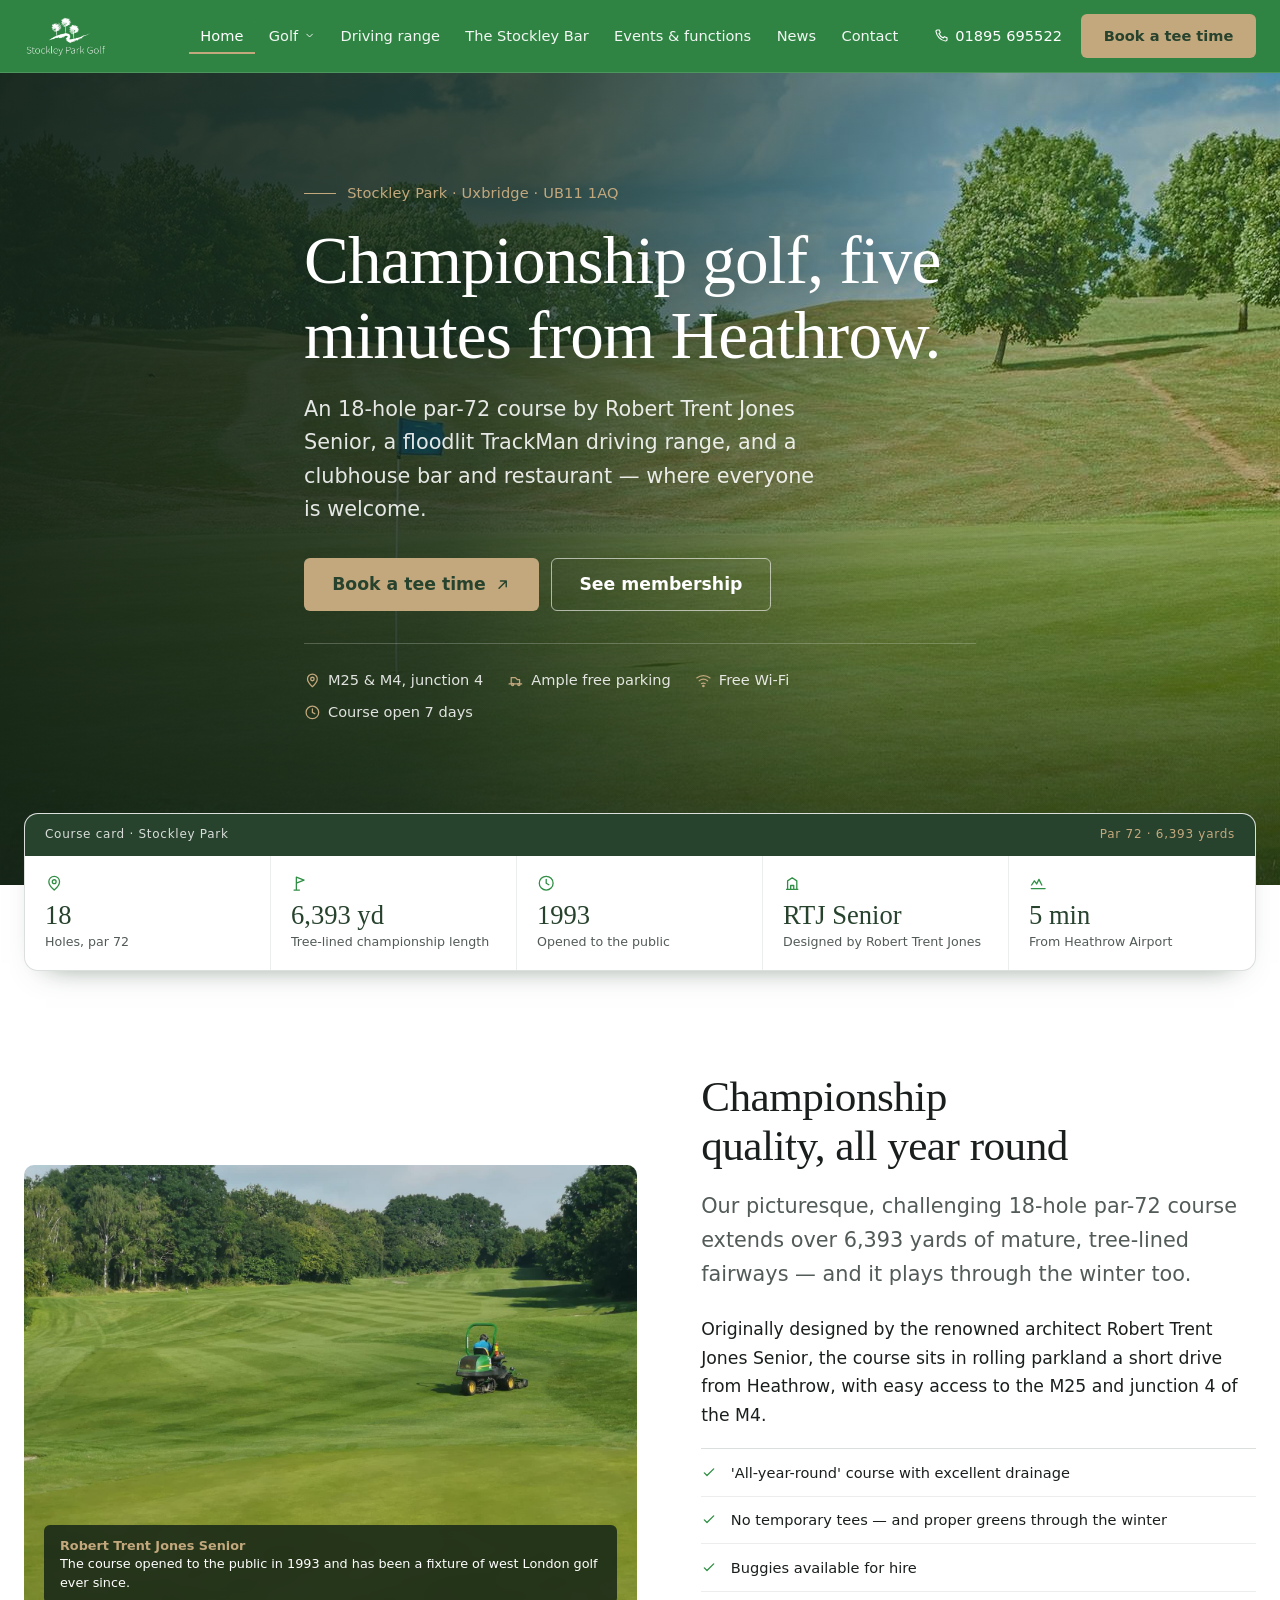
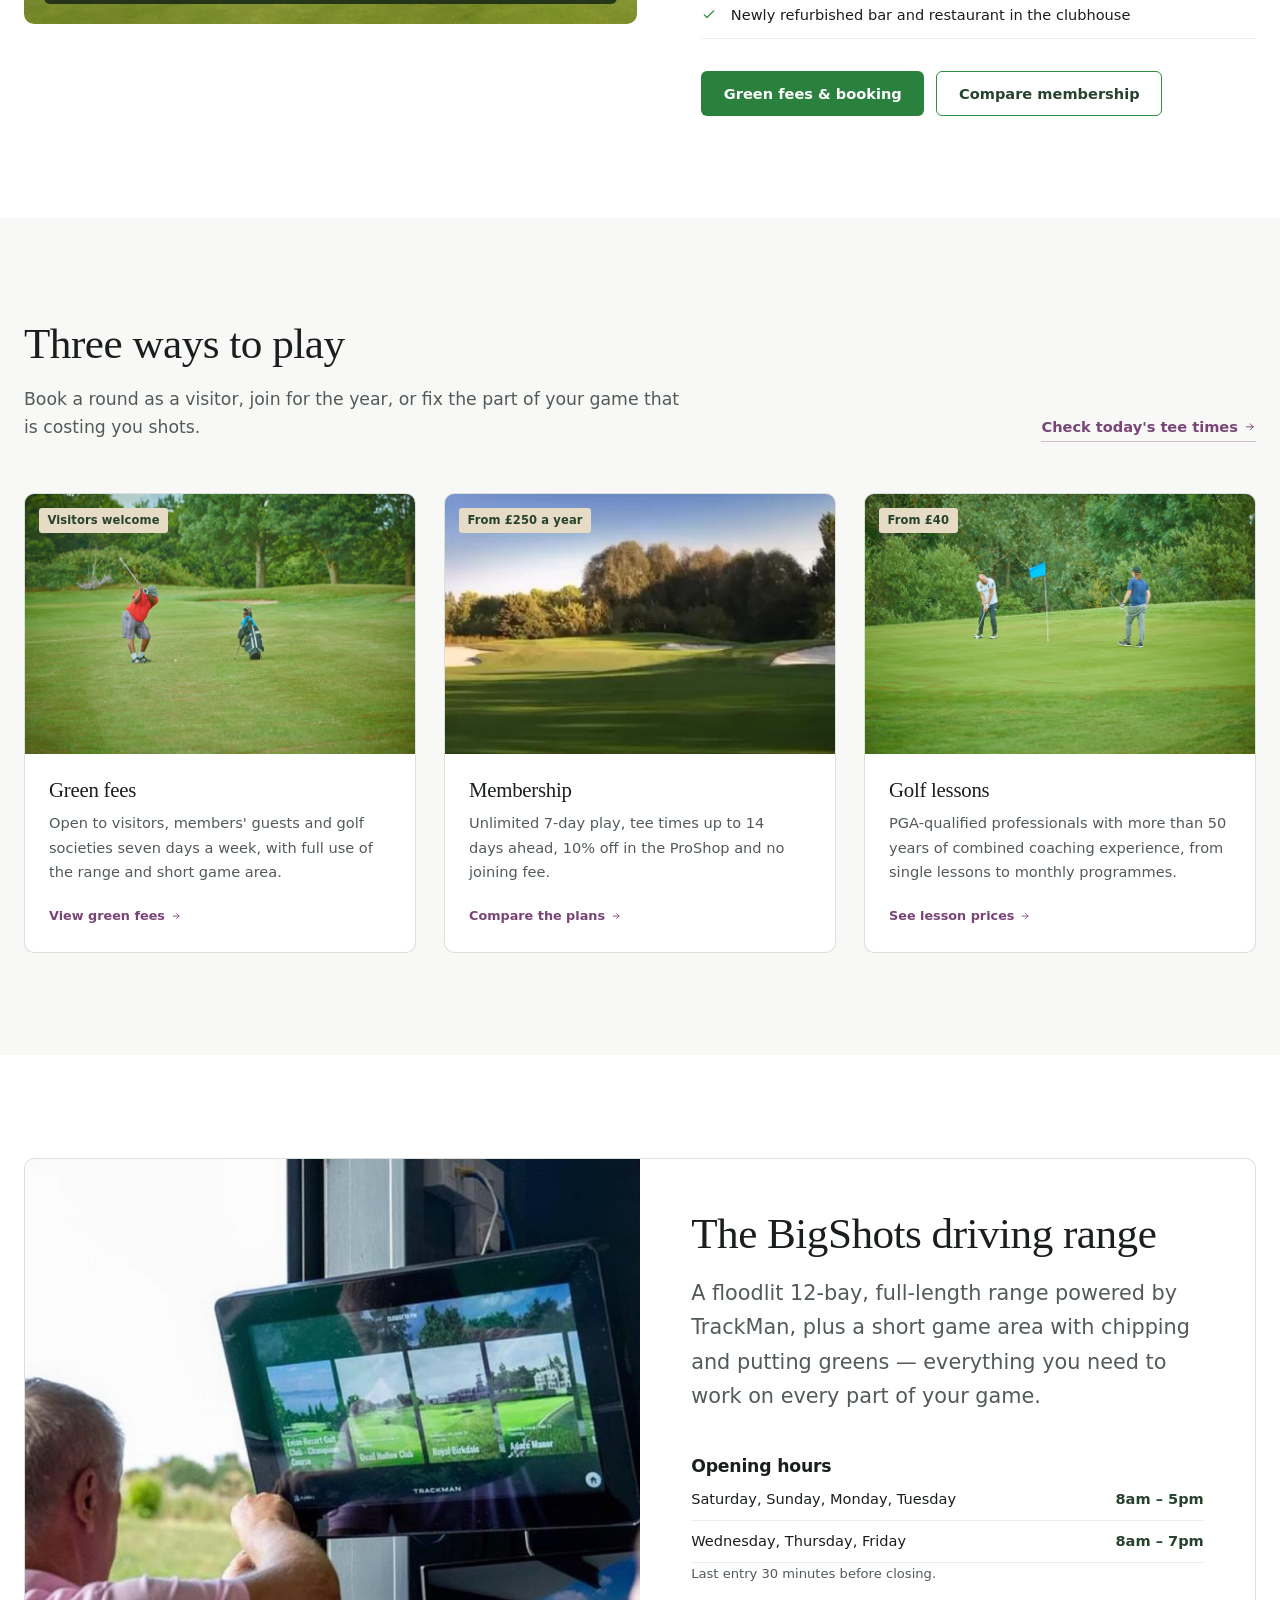
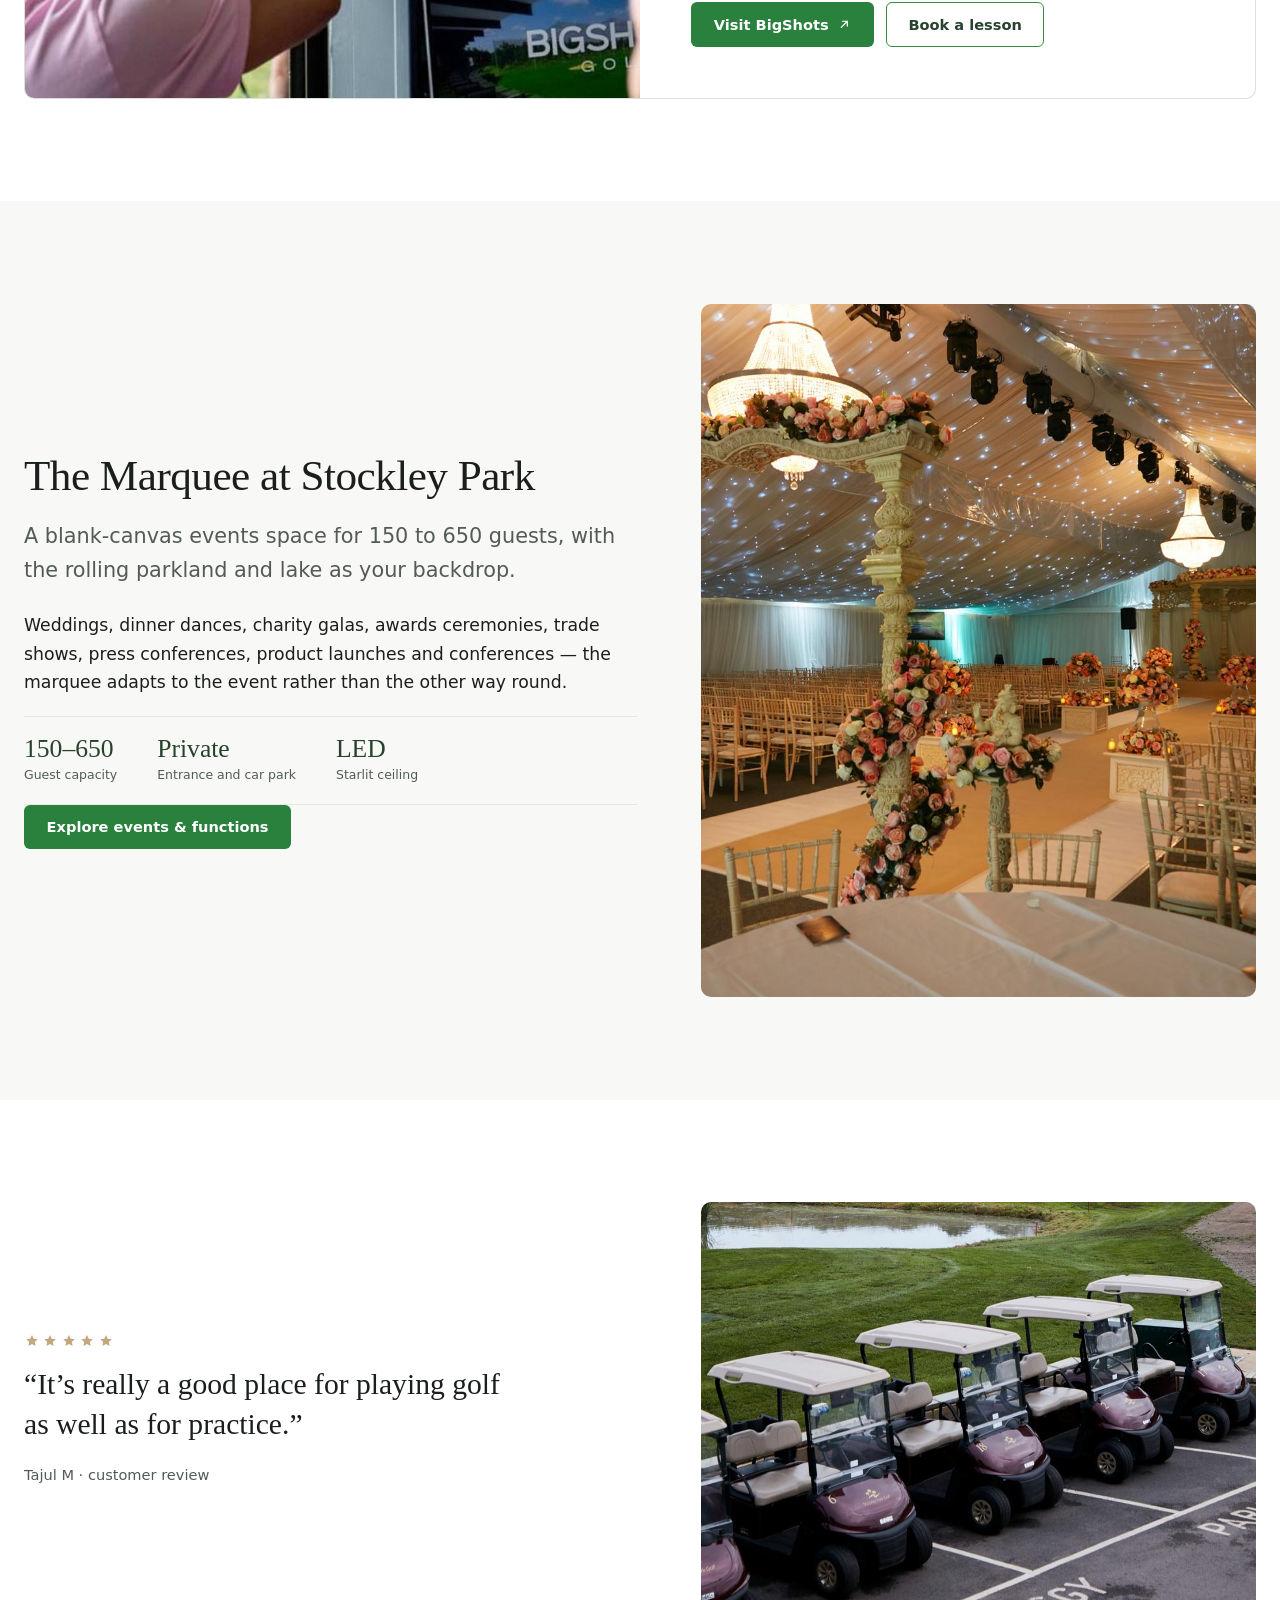
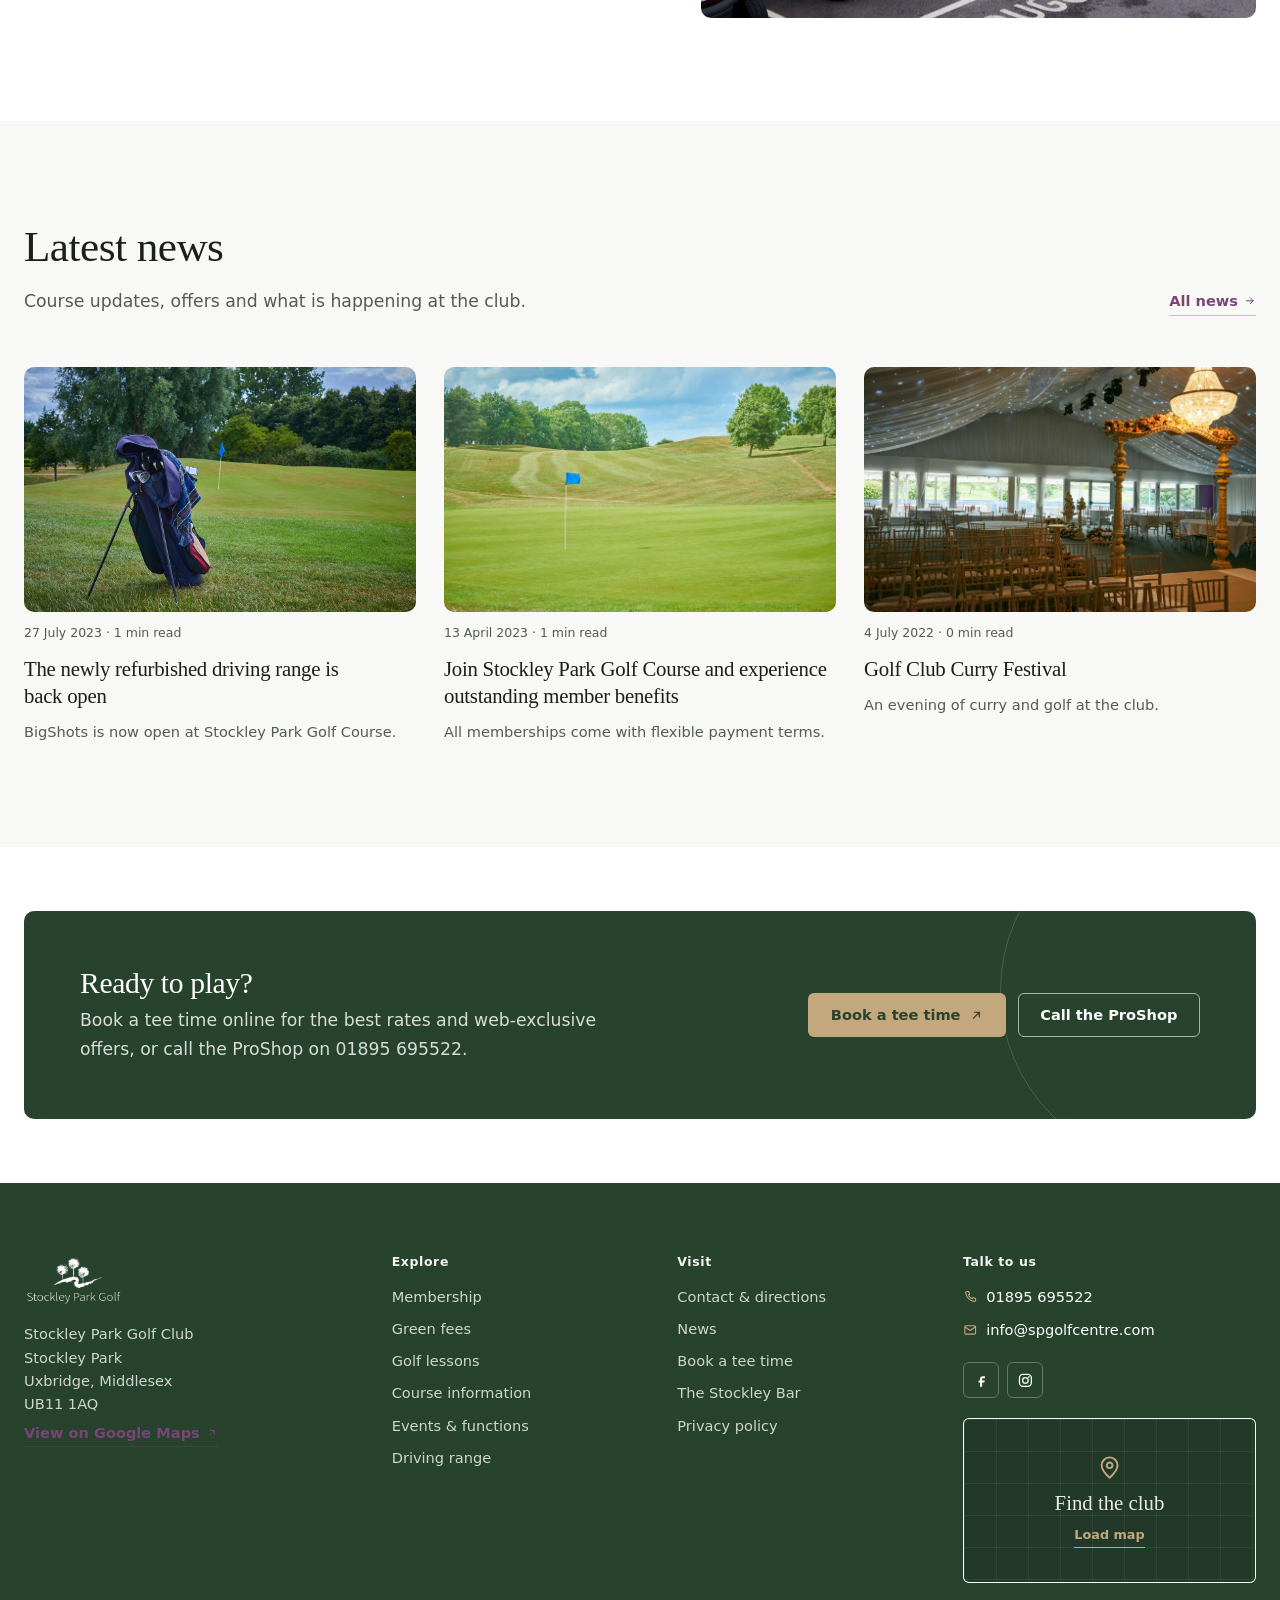
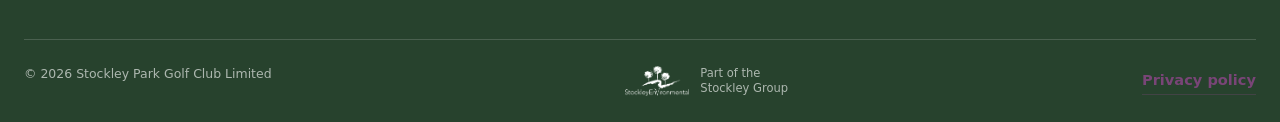
==== index.html @ f437d53a "init" ====
<!DOCTYPE html>
<html lang="en-GB">
<head>
<meta charset="utf-8">
<meta name="viewport" content="width=device-width, initial-scale=1">
<title>Stockley Park Golf | 18-Hole Course &amp; TrackMan Range, Uxbridge</title>
<meta name="description" content="An 18-hole par-72 course designed by Robert Trent Jones Senior, a floodlit TrackMan driving range, bar and restaurant, five minutes from Heathrow. Book a tee time online.">
<link rel="canonical" href="https://www.stockleyparkgolf.co.uk/">
<meta name="theme-color" content="#2a803d">
<meta property="og:type" content="website">
<meta property="og:site_name" content="Stockley Park Golf">
<meta property="og:title" content="Stockley Park Golf | 18-Hole Course &amp; TrackMan Range, Uxbridge">
<meta property="og:description" content="Championship golf five minutes from Heathrow. 18 holes, a TrackMan driving range, and a clubhouse bar and restaurant open to everyone.">
<meta property="og:image" content="assets/images/hero-course-1600.jpg">
<link rel="icon" href="assets/images/icon-32.png" sizes="32x32" type="image/png">
<link rel="apple-touch-icon" href="assets/images/icon-180.png">
<link rel="preload" as="image" href="assets/images/hero-course-1280.jpg" imagesrcset="assets/images/hero-course-800.jpg 800w, assets/images/hero-course-1280.jpg 1280w, assets/images/hero-course-1600.jpg 1600w" imagesizes="100vw" fetchpriority="high">
<link rel="stylesheet" href="css/styles.css">
<script defer src="js/main.js"></script>
<script type="application/ld+json">
{
  "@context": "https://schema.org",
  "@type": "GolfCourse",
  "name": "Stockley Park Golf Club",
  "description": "18-hole par-72 golf course designed by Robert Trent Jones Senior, with a floodlit TrackMan driving range, bar and restaurant.",
  "url": "https://www.stockleyparkgolf.co.uk/",
  "telephone": "+441895695522",
  "address": {
    "@type": "PostalAddress",
    "streetAddress": "Stockley Park",
    "addressLocality": "Uxbridge",
    "addressRegion": "Middlesex",
    "postalCode": "UB11 1AQ",
    "addressCountry": "GB"
  },
  "geo": { "@type": "GeoCoordinates", "latitude": 51.5132155, "longitude": -0.4440041 },
  "openingHoursSpecification": [{
    "@type": "OpeningHoursSpecification",
    "dayOfWeek": ["Monday","Tuesday","Wednesday","Thursday","Friday","Saturday","Sunday"],
    "opens": "08:00",
    "closes": "19:00"
  }]
}
</script>
</head>
<body>
<a class="skip-link" href="#main">Skip to main content</a>

<header class="site-header">
  <div class="wrap site-header__bar">
    <a class="brand" href="index.html">
      <img src="assets/images/stockley-park-golf-logo.png" alt="Stockley Park Golf" width="600" height="294" fetchpriority="high" decoding="async">
    </a>

    <button class="nav-trigger" type="button" aria-expanded="false" aria-controls="site-nav">
      <svg viewBox="0 0 24 24" fill="none" stroke="currentColor" stroke-width="1.8" aria-hidden="true"><path d="M3 6h18M3 12h18M3 18h18" stroke-linecap="round"/></svg>
      Menu
    </button>

    <nav class="site-nav" id="site-nav" aria-label="Main">
      <button class="nav-close" type="button" aria-label="Close menu">
        <svg viewBox="0 0 24 24" fill="none" stroke="currentColor" stroke-width="1.8" aria-hidden="true"><path d="M6 6l12 12M18 6L6 18" stroke-linecap="round"/></svg>
      </button>

      <ul class="nav-list">
        <li><a class="nav-link" href="index.html" aria-current="page">Home</a></li>
        <li class="nav-item nav-item--has-menu" data-open="false">
          <button class="nav-toggle" type="button" aria-expanded="false">
            Golf
            <svg viewBox="0 0 24 24" fill="none" stroke="currentColor" stroke-width="2" aria-hidden="true"><path d="M6 9l6 6 6-6" stroke-linecap="round" stroke-linejoin="round"/></svg>
          </button>
          <ul class="nav-menu">
            <li><a href="membership.html">Membership</a></li>
            <li><a href="green-fees.html">Green fees</a></li>
            <li><a href="golf-lessons.html">Golf lessons</a></li>
            <li><a href="index.html#course">Course information</a></li>
            <li><a href="https://spgolfcentre.uk/" target="_blank" rel="noopener noreferrer">Golf days<span class="nav-menu__note">Opens spgolfcentre.uk</span></a></li>
            <li><a href="https://spgolfcentre.uk/safe-guarding" target="_blank" rel="noopener noreferrer">Safeguarding<span class="nav-menu__note">Opens spgolfcentre.uk</span></a></li>
            <li><a href="https://spgolfcentre.uk/club-policies" target="_blank" rel="noopener noreferrer">Club policies<span class="nav-menu__note">Opens spgolfcentre.uk</span></a></li>
          </ul>
        </li>
        <li><a class="nav-link" href="index.html#practice">Driving range</a></li>
        <li><a class="nav-link" href="https://spgolfcentre.uk/" target="_blank" rel="noopener noreferrer">The Stockley Bar</a></li>
        <li><a class="nav-link" href="events-functions.html">Events &amp; functions</a></li>
        <li><a class="nav-link" href="news.html">News</a></li>
        <li><a class="nav-link" href="contact.html">Contact</a></li>
      </ul>

      <div class="header-actions">
        <a class="header-tel" href="tel:+441895695522">
          <svg viewBox="0 0 24 24" fill="none" stroke="currentColor" stroke-width="1.7" aria-hidden="true"><path d="M6.5 3h3l1.5 4-2 1.5a12 12 0 006.5 6.5l1.5-2 4 1.5v3a2 2 0 01-2.2 2A17 17 0 014.5 5.2 2 2 0 016.5 3z" stroke-linecap="round" stroke-linejoin="round"/></svg>
          <span class="header-tel__label">01895 695522</span>
        </a>
        <a class="btn btn--accent" href="https://spgolfcentre.uk/" target="_blank" rel="noopener noreferrer">Book a tee time</a>
      </div>
    </nav>
  </div>
</header>

<button class="nav-scrim" type="button" aria-label="Close menu" tabindex="-1" data-open="false"></button>

<main id="main">

  <section class="hero" aria-labelledby="hero-title">
    <img class="hero__media"
         src="assets/images/hero-course-1280.jpg"
         srcset="assets/images/hero-course-800.jpg 800w, assets/images/hero-course-1280.jpg 1280w, assets/images/hero-course-1600.jpg 1600w"
         sizes="100vw"
         alt="The 18th green at Stockley Park, framed by mature trees under a summer sky"
         width="1280" height="854" fetchpriority="high" decoding="async">
    <div class="hero__scrim"></div>
    <div class="wrap hero__inner">
      <p class="hero__eyebrow">Stockley Park &middot; Uxbridge &middot; UB11 1AQ</p>
      <h1 id="hero-title">Championship golf, five minutes from Heathrow.</h1>
      <p class="hero__sub">An 18-hole par-72 course by Robert Trent Jones Senior, a floodlit TrackMan driving range, and a clubhouse bar and restaurant &mdash; where everyone is welcome.</p>
      <div class="btn-row">
        <a class="btn btn--accent btn--lg" href="https://spgolfcentre.uk/" target="_blank" rel="noopener noreferrer">
          Book a tee time
          <svg viewBox="0 0 24 24" fill="none" stroke="currentColor" stroke-width="2" aria-hidden="true"><path d="M7 17L17 7M9 7h8v8" stroke-linecap="round" stroke-linejoin="round"/></svg>
        </a>
        <a class="btn btn--ghost btn--lg" href="membership.html">See membership</a>
      </div>
      <ul class="hero__badges">
        <li>
          <svg viewBox="0 0 24 24" fill="none" stroke="currentColor" stroke-width="1.8" aria-hidden="true"><path d="M12 21s7-6.2 7-11a7 7 0 10-14 0c0 4.8 7 11 7 11z" stroke-linejoin="round"/><circle cx="12" cy="10" r="2.5"/></svg>
          M25 &amp; M4, junction 4
        </li>
        <li>
          <svg viewBox="0 0 24 24" fill="none" stroke="currentColor" stroke-width="1.8" aria-hidden="true"><path d="M3 17h18" stroke-linecap="round"/><path d="M6 17V8h6l3 3h3v6" stroke-linejoin="round"/><circle cx="8" cy="18" r="1.6"/><circle cx="17" cy="18" r="1.6"/></svg>
          Ample free parking
        </li>
        <li>
          <svg viewBox="0 0 24 24" fill="none" stroke="currentColor" stroke-width="1.8" aria-hidden="true"><path d="M2.5 8.5a15 15 0 0119 0M6 12.5a10 10 0 0112 0M9.5 16.5a5 5 0 015 0" stroke-linecap="round"/><circle cx="12" cy="20" r="1"/></svg>
          Free Wi-Fi
        </li>
        <li>
          <svg viewBox="0 0 24 24" fill="none" stroke="currentColor" stroke-width="1.8" aria-hidden="true"><circle cx="12" cy="12" r="9"/><path d="M12 7v5l3.5 2" stroke-linecap="round" stroke-linejoin="round"/></svg>
          Course open 7 days
        </li>
      </ul>
    </div>
  </section>

  <div class="wrap">
    <section class="course-card" aria-labelledby="card-title">
      <div class="course-card__head">
        <span id="card-title">Course card &middot; Stockley Park</span>
        <span>Par 72 &middot; 6,393 yards</span>
      </div>
      <div class="course-card__grid">
        <div class="fact">
          <svg class="fact__icon" viewBox="0 0 24 24" fill="none" stroke="currentColor" stroke-width="1.7" aria-hidden="true"><path d="M12 21s7-6.2 7-11a7 7 0 10-14 0c0 4.8 7 11 7 11z" stroke-linejoin="round"/><circle cx="12" cy="10" r="2.5"/></svg>
          <span class="fact__value">18</span>
          <span class="fact__label">Holes, par 72</span>
        </div>
        <div class="fact">
          <svg class="fact__icon" viewBox="0 0 24 24" fill="none" stroke="currentColor" stroke-width="1.7" aria-hidden="true"><path d="M7 21V4l10 4-10 4" stroke-linejoin="round"/><path d="M4 21h7" stroke-linecap="round"/></svg>
          <span class="fact__value">6,393<span aria-hidden="true"> yd</span><span class="visually-hidden"> yards</span></span>
          <span class="fact__label">Tree-lined championship length</span>
        </div>
        <div class="fact">
          <svg class="fact__icon" viewBox="0 0 24 24" fill="none" stroke="currentColor" stroke-width="1.7" aria-hidden="true"><circle cx="12" cy="12" r="9"/><path d="M12 7v5l3.5 2" stroke-linecap="round" stroke-linejoin="round"/></svg>
          <span class="fact__value">1993</span>
          <span class="fact__label">Opened to the public</span>
        </div>
        <div class="fact">
          <svg class="fact__icon" viewBox="0 0 24 24" fill="none" stroke="currentColor" stroke-width="1.7" aria-hidden="true"><path d="M4 20h16M6 20V9l6-4 6 4v11" stroke-linejoin="round"/><path d="M10 20v-5h4v5" stroke-linejoin="round"/></svg>
          <span class="fact__value">RTJ Senior</span>
          <span class="fact__label">Designed by Robert Trent Jones</span>
        </div>
        <div class="fact">
          <svg class="fact__icon" viewBox="0 0 24 24" fill="none" stroke="currentColor" stroke-width="1.7" aria-hidden="true"><path d="M3 15l4-6 3 4 3-6 4 8" stroke-linejoin="round"/><path d="M3 19h18" stroke-linecap="round"/></svg>
          <span class="fact__value">5 min</span>
          <span class="fact__label">From Heathrow Airport</span>
        </div>
      </div>
    </section>
  </div>

  <section class="section" id="course" aria-labelledby="course-title">
    <div class="wrap split">
      <div class="split__media">
        <img src="assets/images/course-fairway.jpg" alt="A fairway and green at Stockley Park with trees lining the hole" width="1600" height="1200" loading="lazy" decoding="async">
        <p class="split__caption">
          <strong>Robert Trent Jones Senior</strong>
          The course opened to the public in 1993 and has been a fixture of west London golf ever since.
        </p>
      </div>
      <div class="split__body">
        <h2 id="course-title">Championship quality, all year round</h2>
        <p class="lede">Our picturesque, challenging 18-hole par-72 course extends over 6,393 yards of mature, tree-lined fairways &mdash; and it plays through the winter too.</p>
        <p>Originally designed by the renowned architect Robert Trent Jones Senior, the course sits in rolling parkland a short drive from Heathrow, with easy access to the M25 and junction 4 of the M4.</p>
        <ul class="rule-list">
          <li>
            <svg viewBox="0 0 24 24" fill="none" stroke="currentColor" stroke-width="2" aria-hidden="true"><path d="M5 13l4 4L19 7" stroke-linecap="round" stroke-linejoin="round"/></svg>
            'All-year-round' course with excellent drainage
          </li>
          <li>
            <svg viewBox="0 0 24 24" fill="none" stroke="currentColor" stroke-width="2" aria-hidden="true"><path d="M5 13l4 4L19 7" stroke-linecap="round" stroke-linejoin="round"/></svg>
            No temporary tees &mdash; and proper greens through the winter
          </li>
          <li>
            <svg viewBox="0 0 24 24" fill="none" stroke="currentColor" stroke-width="2" aria-hidden="true"><path d="M5 13l4 4L19 7" stroke-linecap="round" stroke-linejoin="round"/></svg>
            Buggies available for hire
          </li>
          <li>
            <svg viewBox="0 0 24 24" fill="none" stroke="currentColor" stroke-width="2" aria-hidden="true"><path d="M5 13l4 4L19 7" stroke-linecap="round" stroke-linejoin="round"/></svg>
            Newly refurbished bar and restaurant in the clubhouse
          </li>
        </ul>
        <div class="btn-row">
          <a class="btn" href="green-fees.html">Green fees &amp; booking</a>
          <a class="btn btn--outline" href="membership.html">Compare membership</a>
        </div>
      </div>
    </div>
  </section>

  <section class="section section--alt" aria-labelledby="play-title">
    <div class="wrap">
      <div class="section-head section-head--split">
        <div>
          <h2 id="play-title">Three ways to play</h2>
          <p>Book a round as a visitor, join for the year, or fix the part of your game that is costing you shots.</p>
        </div>
        <a class="link-arrow" href="https://spgolfcentre.uk/" target="_blank" rel="noopener noreferrer">Check today's tee times
          <svg viewBox="0 0 24 24" fill="none" stroke="currentColor" stroke-width="2" aria-hidden="true"><path d="M5 12h14M13 6l6 6-6 6" stroke-linecap="round" stroke-linejoin="round"/></svg>
        </a>
      </div>

      <div class="card-grid">
        <a class="card" href="green-fees.html">
          <div class="card__media">
            <img src="assets/images/course-golfer-swing.jpg" alt="A golfer in a red shirt playing a shot from the fairway" width="1600" height="1068" loading="lazy" decoding="async">
            <span class="tag">Visitors welcome</span>
          </div>
          <div class="card__body">
            <h3>Green fees</h3>
            <p>Open to visitors, members' guests and golf societies seven days a week, with full use of the range and short game area.</p>
            <span class="card__meta">View green fees
              <svg viewBox="0 0 24 24" fill="none" stroke="currentColor" stroke-width="2" aria-hidden="true"><path d="M5 12h14M13 6l6 6-6 6" stroke-linecap="round" stroke-linejoin="round"/></svg>
            </span>
          </div>
        </a>

        <a class="card" href="membership.html">
          <div class="card__media">
            <img src="assets/images/course-evening.jpg" alt="A green at Stockley Park in the low evening light" width="480" height="480" loading="lazy" decoding="async">
            <span class="tag">From £250 a year</span>
          </div>
          <div class="card__body">
            <h3>Membership</h3>
            <p>Unlimited 7-day play, tee times up to 14 days ahead, 10% off in the ProShop and no joining fee.</p>
            <span class="card__meta">Compare the plans
              <svg viewBox="0 0 24 24" fill="none" stroke="currentColor" stroke-width="2" aria-hidden="true"><path d="M5 12h14M13 6l6 6-6 6" stroke-linecap="round" stroke-linejoin="round"/></svg>
            </span>
          </div>
        </a>

        <a class="card" href="golf-lessons.html">
          <div class="card__media">
            <img src="assets/images/golf-lessons-putting.jpg" alt="A coach watching a golfer putt on the practice green" width="1600" height="1068" loading="lazy" decoding="async">
            <span class="tag">From £40</span>
          </div>
          <div class="card__body">
            <h3>Golf lessons</h3>
            <p>PGA-qualified professionals with more than 50 years of combined coaching experience, from single lessons to monthly programmes.</p>
            <span class="card__meta">See lesson prices
              <svg viewBox="0 0 24 24" fill="none" stroke="currentColor" stroke-width="2" aria-hidden="true"><path d="M5 12h14M13 6l6 6-6 6" stroke-linecap="round" stroke-linejoin="round"/></svg>
            </span>
          </div>
        </a>
      </div>
    </div>
  </section>

  <section class="section" id="practice" aria-labelledby="practice-title">
    <div class="wrap">
      <div class="marquee-panel">
        <div class="marquee-panel__media">
          <img src="assets/images/driving-range-trackman.jpg" alt="A golfer using a TrackMan screen at the BigShots driving range bay" width="1024" height="644" loading="lazy" decoding="async">
        </div>
        <div class="marquee-panel__body">
          <h2 id="practice-title">The BigShots driving range</h2>
          <p class="lede">A floodlit 12-bay, full-length range powered by TrackMan, plus a short game area with chipping and putting greens &mdash; everything you need to work on every part of your game.</p>
          <div>
            <h4>Opening hours</h4>
            <ul class="hours">
              <li><span>Saturday, Sunday, Monday, Tuesday</span><span>8am &ndash; 5pm</span></li>
              <li><span>Wednesday, Thursday, Friday</span><span>8am &ndash; 7pm</span></li>
            </ul>
            <p class="note">Last entry 30 minutes before closing.</p>
          </div>
          <div class="btn-row">
            <a class="btn" href="https://bigshotsgolfuk.com/stockley-park/" target="_blank" rel="noopener noreferrer">
              Visit BigShots
              <svg viewBox="0 0 24 24" fill="none" stroke="currentColor" stroke-width="2" aria-hidden="true"><path d="M7 17L17 7M9 7h8v8" stroke-linecap="round" stroke-linejoin="round"/></svg>
            </a>
            <a class="btn btn--outline" href="golf-lessons.html">Book a lesson</a>
          </div>
        </div>
      </div>
    </div>
  </section>

  <section class="section section--alt" aria-labelledby="events-title">
    <div class="wrap split split--reverse">
      <div class="split__media split__media--tall">
        <img src="assets/images/marquee-wedding.jpg" alt="Wedding ceremony seating inside the marquee, lit by chandeliers and a starlit ceiling" width="1600" height="1067" loading="lazy" decoding="async">
      </div>
      <div class="split__body">
        <h2 id="events-title">The Marquee at Stockley Park</h2>
        <p class="lede">A blank-canvas events space for 150 to 650 guests, with the rolling parkland and lake as your backdrop.</p>
        <p>Weddings, dinner dances, charity galas, awards ceremonies, trade shows, press conferences, product launches and conferences &mdash; the marquee adapts to the event rather than the other way round.</p>
        <div class="stat-row">
          <div class="stat">
            <span class="stat__value">150&ndash;650</span>
            <span class="stat__label">Guest capacity</span>
          </div>
          <div class="stat">
            <span class="stat__value">Private</span>
            <span class="stat__label">Entrance and car park</span>
          </div>
          <div class="stat">
            <span class="stat__value">LED</span>
            <span class="stat__label">Starlit ceiling</span>
          </div>
        </div>
        <div class="btn-row">
          <a class="btn" href="events-functions.html">Explore events &amp; functions</a>
        </div>
      </div>
    </div>
  </section>

  <section class="section" aria-labelledby="reviews-title">
    <div class="wrap split">
      <div class="split__body">
        <h2 id="reviews-title" class="visually-hidden">What visitors say</h2>
        <figure class="quote">
          <div class="stars" aria-label="Rated 5 out of 5">
            <svg viewBox="0 0 24 24" fill="currentColor" aria-hidden="true"><path d="M12 3l2.6 5.6 6.1.8-4.5 4.2 1.2 6-5.4-3-5.4 3 1.2-6L3.3 9.4l6.1-.8L12 3z"/></svg>
            <svg viewBox="0 0 24 24" fill="currentColor" aria-hidden="true"><path d="M12 3l2.6 5.6 6.1.8-4.5 4.2 1.2 6-5.4-3-5.4 3 1.2-6L3.3 9.4l6.1-.8L12 3z"/></svg>
            <svg viewBox="0 0 24 24" fill="currentColor" aria-hidden="true"><path d="M12 3l2.6 5.6 6.1.8-4.5 4.2 1.2 6-5.4-3-5.4 3 1.2-6L3.3 9.4l6.1-.8L12 3z"/></svg>
            <svg viewBox="0 0 24 24" fill="currentColor" aria-hidden="true"><path d="M12 3l2.6 5.6 6.1.8-4.5 4.2 1.2 6-5.4-3-5.4 3 1.2-6L3.3 9.4l6.1-.8L12 3z"/></svg>
            <svg viewBox="0 0 24 24" fill="currentColor" aria-hidden="true"><path d="M12 3l2.6 5.6 6.1.8-4.5 4.2 1.2 6-5.4-3-5.4 3 1.2-6L3.3 9.4l6.1-.8L12 3z"/></svg>
          </div>
          <blockquote>&ldquo;It&rsquo;s really a good place for playing golf as well as for practice.&rdquo;</blockquote>
          <figcaption>Tajul M &middot; customer review</figcaption>
        </figure>
      </div>
      <div class="split__media">
        <img src="assets/images/course-buggies.jpg" alt="Buggies lined up beside the lake at Stockley Park" width="1200" height="722" loading="lazy" decoding="async">
      </div>
    </div>
  </section>

  <section class="section section--alt" aria-labelledby="news-title">
    <div class="wrap">
      <div class="section-head section-head--split">
        <div>
          <h2 id="news-title">Latest news</h2>
          <p>Course updates, offers and what is happening at the club.</p>
        </div>
        <a class="link-arrow" href="news.html">All news
          <svg viewBox="0 0 24 24" fill="none" stroke="currentColor" stroke-width="2" aria-hidden="true"><path d="M5 12h14M13 6l6 6-6 6" stroke-linecap="round" stroke-linejoin="round"/></svg>
        </a>
      </div>

      <div class="news-grid">
        <a class="news-item" href="post-driving-range.html">
          <img src="assets/images/course-golf-bag.jpg" alt="A golf bag on the fairway at Stockley Park" width="1200" height="801" loading="lazy" decoding="async">
          <p class="news-meta"><time datetime="2023-07-27">27 July 2023</time> &middot; 1 min read</p>
          <h3>The newly refurbished driving range is back open</h3>
          <p>BigShots is now open at Stockley Park Golf Course.</p>
        </a>

        <a class="news-item" href="post-membership-offer.html">
          <img src="assets/images/course-putting-green.jpg" alt="The green and fairway at Stockley Park under a blue sky" width="1600" height="1068" loading="lazy" decoding="async">
          <p class="news-meta"><time datetime="2023-04-13">13 April 2023</time> &middot; 1 min read</p>
          <h3>Join Stockley Park Golf Course and experience outstanding member benefits</h3>
          <p>All memberships come with flexible payment terms.</p>
        </a>

        <a class="news-item" href="post-curry-festival.html">
          <img src="assets/images/marquee-gala.jpg" alt="A dressed dining room inside the marquee at Stockley Park" width="1600" height="1067" loading="lazy" decoding="async">
          <p class="news-meta"><time datetime="2022-07-04">4 July 2022</time> &middot; 0 min read</p>
          <h3>Golf Club Curry Festival</h3>
          <p>An evening of curry and golf at the club.</p>
        </a>
      </div>
    </div>
  </section>

  <div class="wrap section section--tight">
    <section class="cta-band" aria-labelledby="cta-title">
      <div>
        <h2 id="cta-title">Ready to play?</h2>
        <p>Book a tee time online for the best rates and web-exclusive offers, or call the ProShop on 01895 695522.</p>
      </div>
      <div class="btn-row">
        <a class="btn btn--accent" href="https://spgolfcentre.uk/" target="_blank" rel="noopener noreferrer">
          Book a tee time
          <svg viewBox="0 0 24 24" fill="none" stroke="currentColor" stroke-width="2" aria-hidden="true"><path d="M7 17L17 7M9 7h8v8" stroke-linecap="round" stroke-linejoin="round"/></svg>
        </a>
        <a class="btn btn--ghost" href="tel:+441895695522">Call the ProShop</a>
      </div>
    </section>
  </div>

</main>

<footer class="site-footer">
  <div class="wrap">
    <div class="footer-grid">
      <div class="footer-brand">
        <img src="assets/images/stockley-park-golf-logo.png" alt="Stockley Park Golf" width="600" height="294" loading="lazy" decoding="async">
        <p>Stockley Park Golf Club<br>Stockley Park<br>Uxbridge, Middlesex<br>UB11 1AQ</p>
        <p class="mt-2"><a class="link-arrow" href="https://goo.gl/maps/DQpcZaVWkv3JSQPa6" target="_blank" rel="noopener noreferrer">View on Google Maps
          <svg viewBox="0 0 24 24" fill="none" stroke="currentColor" stroke-width="2" aria-hidden="true"><path d="M7 17L17 7M9 7h8v8" stroke-linecap="round" stroke-linejoin="round"/></svg>
        </a></p>
      </div>

      <div class="footer-col">
        <h2>Explore</h2>
        <ul class="footer-links">
          <li><a href="membership.html">Membership</a></li>
          <li><a href="green-fees.html">Green fees</a></li>
          <li><a href="golf-lessons.html">Golf lessons</a></li>
          <li><a href="index.html#course">Course information</a></li>
          <li><a href="events-functions.html">Events &amp; functions</a></li>
          <li><a href="index.html#practice">Driving range</a></li>
        </ul>
      </div>

      <div class="footer-col">
        <h2>Visit</h2>
        <ul class="footer-links">
          <li><a href="contact.html">Contact &amp; directions</a></li>
          <li><a href="news.html">News</a></li>
          <li><a href="https://spgolfcentre.uk/" target="_blank" rel="noopener noreferrer">Book a tee time</a></li>
          <li><a href="https://spgolfcentre.uk/" target="_blank" rel="noopener noreferrer">The Stockley Bar</a></li>
          <li><a href="privacy-policy.html">Privacy policy</a></li>
        </ul>
      </div>

      <div class="footer-col footer-map-col">
        <h2>Talk to us</h2>
        <ul class="footer-contact">
          <li>
            <svg viewBox="0 0 24 24" fill="none" stroke="currentColor" stroke-width="1.8" aria-hidden="true"><path d="M6.5 3h3l1.5 4-2 1.5a12 12 0 006.5 6.5l1.5-2 4 1.5v3a2 2 0 01-2.2 2A17 17 0 014.5 5.2 2 2 0 016.5 3z" stroke-linecap="round" stroke-linejoin="round"/></svg>
            <a href="tel:+441895695522">01895 695522</a>
          </li>
          <li>
            <svg viewBox="0 0 24 24" fill="none" stroke="currentColor" stroke-width="1.8" aria-hidden="true"><rect x="3" y="5" width="18" height="14" rx="2"/><path d="M3.5 7l8.5 6 8.5-6" stroke-linejoin="round"/></svg>
            <a href="mailto:info@spgolfcentre.com?subject=Website%20enquiry">info@spgolfcentre.com</a>
          </li>
        </ul>
        <ul class="social">
          <li><a href="https://www.facebook.com/stockleyparkgolfcourse" target="_blank" rel="noopener noreferrer" aria-label="Stockley Park Golf on Facebook">
            <svg viewBox="0 0 24 24" fill="currentColor" aria-hidden="true"><path d="M14 9h3V6h-3c-2.2 0-4 1.8-4 4v2H8v3h2v6h3v-6h3l1-3h-4v-2c0-.6.4-1 1-1z"/></svg>
          </a></li>
          <li><a href="https://www.instagram.com/stockleyparkgolf" target="_blank" rel="noopener noreferrer" aria-label="Stockley Park Golf on Instagram">
            <svg viewBox="0 0 24 24" fill="none" stroke="currentColor" stroke-width="1.8" aria-hidden="true"><rect x="3.5" y="3.5" width="17" height="17" rx="5"/><circle cx="12" cy="12" r="4"/><circle cx="17" cy="7" r="1.2" fill="currentColor" stroke="none"/></svg>
          </a></li>
        </ul>

        <div class="map-embed footer-map">
          <button class="map-facade" type="button" data-map="https://www.google.com/maps?q=Stockley+Park+Golf+Club,+UB11+1AQ&output=embed" data-map-title="Map showing Stockley Park Golf Club">
            <svg class="map-facade__pin" viewBox="0 0 24 24" fill="none" stroke="currentColor" stroke-width="1.7" aria-hidden="true"><path d="M12 21s7-6.2 7-11a7 7 0 10-14 0c0 4.8 7 11 7 11z" stroke-linejoin="round"/><circle cx="12" cy="10" r="2.5"/></svg>
            <span class="map-facade__title">Find the club</span>
            <span class="map-facade__hint">Load map</span>
          </button>
        </div>
      </div>
    </div>

    <div class="footer-bottom">
      <p>&copy; <span data-year>2026</span> Stockley Park Golf Club Limited</p>
      <div class="footer-group">
        <img src="assets/images/stockley-group-se-logo-white.png" alt="Stockley Environmental" width="589" height="273" loading="lazy" decoding="async">
        <span>Part of the Stockley Group</span>
      </div>
      <p><a class="link-arrow" href="privacy-policy.html">Privacy policy</a></p>
    </div>
  </div>
</footer>
</body>
</html>
---- css/styles.css ----
/* ==========================================================================
   Stockley Park Golf — design system
   Palette, type and layout are taken from the club's own identity:
   course green, deep pine, the plum used on its buttons, and the tan used
   for display type on the dark green panels.
   ========================================================================== */

:root {
  /* Brand — sampled from the live site */
  --color-primary: #2f8f44;
  --color-primary-deep: #2a803d; /* AA-safe variant of the header green for text-bearing surfaces */
  --color-primary-ink: #27422d;
  --color-accent: #c3a87d;
  --color-accent-soft: #e6dbc5;
  --color-plum: #794577;

  /* Neutrals */
  --color-ink: #1a1f1d;
  --color-muted: #525b58;
  --color-surface: #ffffff;
  --color-surface-alt: #f8f8f6;
  --color-line: rgba(39, 66, 45, 0.16);
  --color-line-soft: rgba(39, 66, 45, 0.09);

  /* Type */
  --font-display: "Iowan Old Style", "Palatino Linotype", Palatino, Georgia,
    "Times New Roman", serif;
  --font-sans: system-ui, -apple-system, "Segoe UI", Roboto, "Helvetica Neue",
    Arial, sans-serif;

  --step--1: clamp(0.83rem, 0.8rem + 0.14vw, 0.92rem);
  --step-0: clamp(1rem, 0.96rem + 0.2vw, 1.08rem);
  --step-1: clamp(1.12rem, 1.05rem + 0.35vw, 1.3rem);
  --step-2: clamp(1.4rem, 1.22rem + 0.8vw, 1.85rem);
  --step-3: clamp(1.8rem, 1.42rem + 1.6vw, 2.7rem);
  --step-4: clamp(2.3rem, 1.55rem + 3vw, 4rem);

  /* Space & shape */
  --wrap: 1280px;
  --gutter: 1.5rem;
  --section-y: clamp(4rem, 8vw, 7rem);
  --radius-sm: 6px;
  --radius: 10px;
  --radius-lg: 14px;
  --lift: 0 14px 30px -22px rgba(39, 66, 45, 0.7);
  --lift-hover: 0 22px 40px -24px rgba(39, 66, 45, 0.75);

  --header-h: 4.5rem;
}

/* ==========================================================================
   Base
   ========================================================================== */

*,
*::before,
*::after {
  box-sizing: border-box;
}

html {
  -webkit-text-size-adjust: 100%;
  scroll-behavior: smooth;
  overflow-x: clip;
}

body {
  margin: 0;
  background: var(--color-surface);
  color: var(--color-ink);
  font-family: var(--font-sans);
  font-size: var(--step-0);
  line-height: 1.65;
  -webkit-font-smoothing: antialiased;
  text-rendering: optimizeLegibility;
  overflow-x: clip;
  -webkit-tap-highlight-color: rgba(47, 143, 68, 0.18);
}

img,
picture,
svg {
  display: block;
  max-width: 100%;
}

img {
  height: auto;
}

h1,
h2,
h3,
h4 {
  font-family: var(--font-display);
  font-weight: 400;
  letter-spacing: -0.012em;
  line-height: 1.12;
  margin: 0;
  text-wrap: balance;
}

h1 {
  font-size: var(--step-4);
}
h2 {
  font-size: var(--step-3);
}
h3 {
  font-size: var(--step-2);
  line-height: 1.24;
}
h4 {
  font-family: var(--font-sans);
  font-size: var(--step-0);
  font-weight: 600;
  line-height: 1.4;
}

p {
  margin: 0 0 1.1em;
  text-wrap: pretty;
}

p:last-child {
  margin-bottom: 0;
}

a {
  color: inherit;
  text-decoration-thickness: 1px;
  text-underline-offset: 0.22em;
}

ul,
ol {
  margin: 0 0 1.1em;
  padding-left: 1.15em;
}

li + li {
  margin-top: 0.35em;
}

strong {
  font-weight: 600;
}

:focus-visible {
  outline: 3px solid var(--color-plum);
  outline-offset: 3px;
  border-radius: 3px;
}

::selection {
  background: var(--color-accent-soft);
  color: var(--color-primary-ink);
}

/* Below the header, so anchors never land under the sticky bar */
[id] {
  scroll-margin-top: calc(var(--header-h) + 1.5rem);
}

/* ==========================================================================
   Layout
   ========================================================================== */

.wrap {
  width: min(100% - (var(--gutter) * 2), var(--wrap));
  margin-inline: auto;
}

.wrap--narrow {
  width: min(100% - (var(--gutter) * 2), 76ch);
  margin-inline: auto;
}

.section {
  padding-block: var(--section-y);
}

.section--tight {
  padding-block: clamp(2.5rem, 5vw, 4rem);
}

.section--alt {
  background: var(--color-surface-alt);
}

.section--pine {
  background: var(--color-primary-ink);
  color: #fff;
}

.section--pine .lede,
.section--pine p {
  color: rgba(255, 255, 255, 0.82);
}

.lede {
  font-size: var(--step-1);
  color: var(--color-muted);
  max-width: 60ch;
}

.section-head {
  max-width: 64ch;
  margin-bottom: clamp(2rem, 4vw, 3.25rem);
}

.section-head p {
  margin-top: 1rem;
  color: var(--color-muted);
}

.section-head--split {
  max-width: none;
  display: flex;
  flex-wrap: wrap;
  align-items: end;
  justify-content: space-between;
  gap: 1.5rem 3rem;
}

.section-head--split > div {
  max-width: 60ch;
}

.surface-rule {
  border: 0;
  border-top: 1px solid var(--color-line);
  margin: 0;
}

/* ==========================================================================
   Skip link
   ========================================================================== */

.skip-link {
  position: fixed;
  top: 0.5rem;
  left: 0.5rem;
  z-index: 200;
  transform: translateY(-160%);
  background: var(--color-surface);
  color: var(--color-primary-ink);
  padding: 0.7rem 1.1rem;
  border-radius: var(--radius-sm);
  font-weight: 600;
  text-decoration: none;
}

.skip-link:focus-visible {
  transform: none;
}

/* ==========================================================================
   Header
   ========================================================================== */

.site-header {
  position: sticky;
  top: 0;
  z-index: 100;
  background: rgba(42, 128, 61, 0.97);
  -webkit-backdrop-filter: saturate(1.4) blur(10px);
  backdrop-filter: saturate(1.4) blur(10px);
  border-bottom: 1px solid rgba(255, 255, 255, 0.14);
  color: #fff;
}

.site-header.is-stuck {
  box-shadow: 0 10px 30px -22px rgba(15, 26, 19, 0.9);
}

.site-header__bar {
  display: flex;
  align-items: center;
  gap: 1.5rem;
  min-height: var(--header-h);
}

.brand {
  display: flex;
  align-items: center;
  gap: 0.75rem;
  text-decoration: none;
  flex-shrink: 0;
}

.brand img {
  width: auto;
  height: 2.6rem;
  aspect-ratio: 600 / 294;
}

.brand__name {
  display: none;
  font-family: var(--font-display);
  font-size: 1.05rem;
  line-height: 1.1;
}

/* Primary nav */
.site-nav {
  margin-left: auto;
  display: flex;
  align-items: center;
  gap: 0.35rem;
}

.nav-list {
  display: flex;
  align-items: center;
  gap: 0.15rem;
  list-style: none;
  margin: 0;
  padding: 0;
}

.nav-list > li {
  margin: 0;
  position: relative;
}

.nav-link,
.nav-toggle {
  display: inline-flex;
  align-items: center;
  gap: 0.35rem;
  padding: 0.55rem 0.72rem;
  border: 0;
  border-radius: var(--radius-sm);
  background: transparent;
  color: rgba(255, 255, 255, 0.94);
  font: inherit;
  font-size: var(--step--1);
  font-weight: 500;
  line-height: 1.2;
  text-decoration: none;
  cursor: pointer;
  touch-action: manipulation;
  transition: background-color 0.18s ease, color 0.18s ease;
}

.nav-link:hover,
.nav-toggle:hover {
  background: rgba(255, 255, 255, 0.14);
  color: #fff;
}

.nav-link[aria-current="page"] {
  color: #fff;
  box-shadow: inset 0 -2px 0 var(--color-accent);
  border-radius: var(--radius-sm) var(--radius-sm) 0 0;
}

.nav-toggle svg {
  width: 0.7rem;
  height: 0.7rem;
  transition: transform 0.2s ease;
}

.nav-item[data-open="true"] > .nav-toggle svg {
  transform: rotate(180deg);
}

/* Dropdown */
.nav-menu {
  position: absolute;
  top: calc(100% + 0.4rem);
  left: 0;
  min-width: 15.5rem;
  margin: 0;
  padding: 0.45rem;
  list-style: none;
  background: var(--color-surface);
  color: var(--color-ink);
  border: 1px solid var(--color-line);
  border-radius: var(--radius);
  box-shadow: 0 26px 50px -30px rgba(15, 26, 19, 0.65);
  display: none;
}

.nav-item[data-open="true"] > .nav-menu {
  display: block;
}

.nav-menu li {
  margin: 0;
}

.nav-menu a {
  display: block;
  padding: 0.6rem 0.7rem;
  border-radius: var(--radius-sm);
  font-size: var(--step--1);
  text-decoration: none;
  color: var(--color-ink);
  transition: background-color 0.16s ease, color 0.16s ease;
}

.nav-menu a:hover {
  background: var(--color-surface-alt);
  color: var(--color-plum);
}

.nav-menu .nav-menu__note {
  display: block;
  font-size: 0.75rem;
  color: var(--color-muted);
  margin-top: 0.1rem;
}

@media (hover: hover) and (pointer: fine) {
  .nav-item:hover > .nav-menu,
  .nav-item:focus-within > .nav-menu {
    display: block;
  }
}

/* Header actions */
.header-actions {
  display: flex;
  align-items: center;
  gap: 0.6rem;
  margin-left: 0.5rem;
}

.header-tel {
  display: inline-flex;
  align-items: center;
  gap: 0.4rem;
  padding: 0.5rem 0.6rem;
  color: #fff;
  font-size: var(--step--1);
  font-weight: 500;
  text-decoration: none;
  border-radius: var(--radius-sm);
  white-space: nowrap;
  transition: background-color 0.18s ease;
}

.header-tel:hover {
  background: rgba(255, 255, 255, 0.14);
}

.header-tel svg {
  width: 1rem;
  height: 1rem;
}

.nav-close,
.nav-trigger {
  display: none;
}

/* ==========================================================================
   Buttons
   ========================================================================== */

.btn {
  display: inline-flex;
  align-items: center;
  justify-content: center;
  gap: 0.5rem;
  padding: 0.78rem 1.35rem;
  border: 1px solid transparent;
  border-radius: var(--radius-sm);
  background: var(--color-primary-deep);
  color: #fff;
  font-family: var(--font-sans);
  font-size: var(--step--1);
  font-weight: 600;
  line-height: 1.2;
  text-decoration: none;
  cursor: pointer;
  touch-action: manipulation;
  transition: background-color 0.18s ease, border-color 0.18s ease,
    transform 0.18s ease, box-shadow 0.18s ease, color 0.18s ease;
}

.btn:hover {
  background: var(--color-primary);
  transform: translateY(-2px);
  box-shadow: var(--lift-hover);
}

.btn:active {
  transform: translateY(0);
}

.btn svg {
  width: 1em;
  height: 1em;
  flex-shrink: 0;
}

.btn--accent {
  background: var(--color-accent);
  color: var(--color-primary-ink);
}

.btn--accent:hover {
  background: #d2ba94;
}

.btn--plum {
  background: var(--color-plum);
  color: #fff;
}

.btn--plum:hover {
  background: #8a5387;
}

.btn--ghost {
  background: transparent;
  border-color: rgba(255, 255, 255, 0.6);
  color: #fff;
}

.btn--ghost:hover {
  background: rgba(255, 255, 255, 0.12);
  border-color: #fff;
}

.btn--outline {
  background: transparent;
  border-color: var(--color-primary);
  color: var(--color-primary-ink);
}

.btn--outline:hover {
  background: var(--color-primary);
  border-color: var(--color-primary);
  color: #fff;
}

.btn--sm {
  padding: 0.55rem 0.95rem;
}

.btn--lg {
  padding: 0.95rem 1.7rem;
  font-size: var(--step-0);
}

.btn-row {
  display: flex;
  flex-wrap: wrap;
  gap: 0.75rem;
  align-items: center;
}

/* Inline text link */
.link-arrow {
  display: inline-flex;
  align-items: center;
  gap: 0.4rem;
  font-weight: 600;
  font-size: var(--step--1);
  color: var(--color-plum);
  text-decoration: none;
  border-bottom: 1px solid rgba(121, 69, 119, 0.32);
  padding-bottom: 0.1rem;
  transition: border-color 0.18s ease, color 0.18s ease;
}

.link-arrow:hover {
  border-color: var(--color-plum);
  color: var(--color-primary-ink);
}

.link-arrow svg {
  width: 0.8em;
  height: 0.8em;
  transition: transform 0.18s ease;
}

.link-arrow:hover svg {
  transform: translateX(2px);
}

/* ==========================================================================
   Hero
   ========================================================================== */

.hero {
  position: relative;
  display: grid;
  align-content: end;
  min-height: clamp(32rem, 84svh, 46rem);
  padding-top: clamp(4rem, 12vh, 8rem);
  padding-bottom: clamp(5.5rem, 12vw, 9rem);
  isolation: isolate;
  overflow: hidden;
  color: #fff;
  background: var(--color-primary-ink);
}

.hero__media {
  position: absolute;
  inset: 0;
  width: 100%;
  height: 100%;
  object-fit: cover;
  object-position: center 62%;
  z-index: -2;
}

.hero__scrim {
  position: absolute;
  inset: 0;
  z-index: -1;
  background:
    linear-gradient(
      102deg,
      rgba(18, 33, 22, 0.94) 0%,
      rgba(20, 38, 25, 0.8) 38%,
      rgba(22, 42, 28, 0.34) 68%,
      rgba(22, 42, 28, 0.16) 100%
    ),
    linear-gradient(to top, rgba(18, 33, 22, 0.72) 0%, rgba(18, 33, 22, 0) 46%);
}

.hero__inner {
  position: relative;
  max-width: 42rem;
}

.hero__eyebrow {
  font-family: var(--font-sans);
  font-size: var(--step--1);
  font-weight: 500;
  letter-spacing: 0.01em;
  color: var(--color-accent);
  margin: 0 0 1.1rem;
  display: flex;
  align-items: center;
  gap: 0.7rem;
}

.hero__eyebrow::before {
  content: "";
  width: 2rem;
  height: 1px;
  background: var(--color-accent);
  flex-shrink: 0;
}

.hero h1 {
  font-size: clamp(2.4rem, 1.5rem + 3.6vw, 4.2rem);
  margin-bottom: 1.25rem;
  text-shadow: 0 2px 24px rgba(0, 0, 0, 0.22);
}

.hero__sub {
  font-size: var(--step-1);
  line-height: 1.6;
  color: rgba(255, 255, 255, 0.88);
  max-width: 40ch;
  margin-bottom: 2rem;
}

.hero__badges {
  display: flex;
  flex-wrap: wrap;
  gap: 0.5rem 1.5rem;
  margin-top: 2rem;
  padding-top: 1.5rem;
  border-top: 1px solid rgba(255, 255, 255, 0.22);
  list-style: none;
  padding-left: 0;
  font-size: var(--step--1);
  color: rgba(255, 255, 255, 0.86);
}

.hero__badges li {
  display: flex;
  align-items: center;
  gap: 0.45rem;
  margin: 0;
}

.hero__badges svg {
  width: 1.05rem;
  height: 1.05rem;
  color: var(--color-accent);
  flex-shrink: 0;
}

/* ==========================================================================
   Course card — the signature element: a scorecard strip
   ========================================================================== */

.course-card {
  position: relative;
  z-index: 3;
  margin-top: clamp(-4.5rem, -7vw, -2.5rem);
  background: var(--color-surface);
  border: 1px solid var(--color-line);
  border-radius: var(--radius-lg);
  box-shadow: var(--lift);
  overflow: hidden;
}

.course-card__head {
  display: flex;
  align-items: center;
  justify-content: space-between;
  gap: 1rem;
  padding: 0.7rem 1.25rem;
  background: var(--color-primary-ink);
  color: rgba(255, 255, 255, 0.82);
  font-size: 0.75rem;
  letter-spacing: 0.06em;
}

.course-card__head span:last-child {
  color: var(--color-accent);
}

.course-card__grid {
  display: grid;
  grid-template-columns: repeat(5, minmax(0, 1fr));
}

.fact {
  padding: 1.15rem 1.25rem 1.25rem;
  border-right: 1px solid var(--color-line-soft);
  display: grid;
  gap: 0.15rem;
  align-content: start;
}

.fact:last-child {
  border-right: 0;
}

.fact__icon {
  width: 1.15rem;
  height: 1.15rem;
  color: var(--color-primary);
  margin-bottom: 0.4rem;
}

.fact__value {
  font-family: var(--font-display);
  font-variant-numeric: tabular-nums;
  font-size: clamp(1.35rem, 1.1rem + 0.7vw, 1.7rem);
  line-height: 1.1;
  color: var(--color-primary-ink);
}

.fact__label {
  font-size: 0.79rem;
  color: var(--color-muted);
  line-height: 1.35;
}

/* ==========================================================================
   Split story
   ========================================================================== */

.split {
  display: grid;
  grid-template-columns: 1.05fr 0.95fr;
  gap: clamp(2rem, 5vw, 4.5rem);
  align-items: center;
}

.split--reverse .split__media {
  order: 2;
}

.split__media {
  position: relative;
}

.split__media img {
  width: 100%;
  border-radius: var(--radius);
  aspect-ratio: 4 / 3;
  object-fit: cover;
}

.split__media--tall img {
  aspect-ratio: 4 / 5;
}

.split__caption {
  position: absolute;
  left: 1.25rem;
  bottom: 1.25rem;
  right: 1.25rem;
  padding: 0.75rem 1rem;
  background: rgba(18, 33, 22, 0.82);
  -webkit-backdrop-filter: blur(6px);
  backdrop-filter: blur(6px);
  color: #fff;
  border-radius: var(--radius-sm);
  font-size: 0.8rem;
  line-height: 1.45;
}

.split__caption strong {
  color: var(--color-accent);
  display: block;
  font-weight: 600;
}

.split__body h2 {
  margin-bottom: 1.15rem;
}

.split__body .lede {
  margin-bottom: 1.5rem;
}

/* Feature list with hairline rows — used for course facts */
.rule-list {
  list-style: none;
  padding: 0;
  margin: 0 0 2rem;
  border-top: 1px solid var(--color-line);
}

.rule-list li {
  display: flex;
  gap: 0.85rem;
  align-items: baseline;
  padding: 0.7rem 0;
  border-bottom: 1px solid var(--color-line-soft);
  margin: 0;
  font-size: var(--step--1);
}

.rule-list svg {
  width: 1rem;
  height: 1rem;
  color: var(--color-primary);
  flex-shrink: 0;
  transform: translateY(0.15em);
}

/* ==========================================================================
   Offering cards
   ========================================================================== */

.card-grid {
  display: grid;
  grid-template-columns: repeat(3, minmax(0, 1fr));
  gap: clamp(1rem, 2.2vw, 1.75rem);
}

.card {
  display: flex;
  flex-direction: column;
  background: var(--color-surface);
  border: 1px solid var(--color-line);
  border-radius: var(--radius);
  overflow: hidden;
  text-decoration: none;
  color: inherit;
  transition: transform 0.22s ease, box-shadow 0.22s ease,
    border-color 0.22s ease;
}

.card:hover,
.card:focus-visible {
  transform: translateY(-3px);
  box-shadow: var(--lift-hover);
  border-color: rgba(39, 66, 45, 0.3);
}

.card--static {
  border-color: var(--color-line-soft);
  background: var(--color-surface);
}

.card--static:hover,
.card--static:focus-visible {
  transform: none;
  box-shadow: none;
  border-color: var(--color-line);
}

.card--static .card__body {
  gap: 0.6rem;
  padding-block: 1.75rem;
}

.card__media {
  position: relative;
  aspect-ratio: 3 / 2;
  overflow: hidden;
  background: var(--color-surface-alt);
}

.card__media img {
  width: 100%;
  height: 100%;
  object-fit: cover;
  transition: transform 0.5s ease;
}

.card:hover .card__media img {
  transform: scale(1.03);
}

.card__body {
  padding: 1.4rem 1.5rem 1.6rem;
  display: flex;
  flex-direction: column;
  gap: 0.5rem;
  flex: 1;
}

.card__body h3 {
  font-size: var(--step-1);
  line-height: 1.3;
}

.card__body p {
  margin: 0;
  font-size: var(--step--1);
  color: var(--color-muted);
}

.card__meta {
  margin-top: auto;
  padding-top: 0.85rem;
  font-size: 0.8rem;
  font-weight: 600;
  color: var(--color-plum);
  display: flex;
  align-items: center;
  gap: 0.35rem;
}

.card__meta svg {
  width: 0.8em;
  height: 0.8em;
}

/* Tag on a card */
.tag {
  display: inline-block;
  padding: 0.2rem 0.55rem;
  border-radius: 3px;
  background: var(--color-accent-soft);
  color: var(--color-primary-ink);
  font-family: var(--font-sans);
  font-size: 0.72rem;
  font-weight: 600;
  letter-spacing: 0.01em;
}

.card__media .tag {
  position: absolute;
  top: 0.85rem;
  left: 0.85rem;
}

/* ==========================================================================
   Pricing
   ========================================================================== */

.price-grid {
  display: grid;
  grid-template-columns: repeat(3, minmax(0, 1fr));
  gap: clamp(1rem, 2.2vw, 1.5rem);
  align-items: start;
}

.price {
  background: var(--color-surface);
  border: 1px solid var(--color-line);
  border-radius: var(--radius);
  padding: 1.75rem 1.6rem;
  display: flex;
  flex-direction: column;
  gap: 1.1rem;
  height: 100%;
}

.price--feature {
  border-color: var(--color-primary);
  box-shadow: var(--lift);
  position: relative;
}

.price__flag {
  position: absolute;
  top: -0.85rem;
  left: 1.6rem;
  background: var(--color-primary-deep);
  color: #fff;
  font-size: 0.72rem;
  font-weight: 600;
  padding: 0.25rem 0.6rem;
  border-radius: 3px;
}

.price h3 {
  font-size: var(--step-1);
  line-height: 1.25;
}

.price__amount {
  font-family: var(--font-display);
  font-variant-numeric: tabular-nums;
  font-size: clamp(2.1rem, 1.7rem + 1.4vw, 2.7rem);
  line-height: 1;
  color: var(--color-primary-ink);
  display: flex;
  align-items: baseline;
  gap: 0.3rem;
}

.price__amount span {
  font-family: var(--font-sans);
  font-size: 0.85rem;
  font-weight: 500;
  color: var(--color-muted);
}

.price__equiv {
  font-size: 0.82rem;
  color: var(--color-plum);
  font-variant-numeric: tabular-nums;
  margin-top: -0.6rem;
}

.price ul {
  list-style: none;
  padding: 0;
  margin: 0;
  border-top: 1px solid var(--color-line-soft);
  font-size: var(--step--1);
}

.price li {
  display: flex;
  gap: 0.55rem;
  align-items: baseline;
  padding: 0.5rem 0;
  border-bottom: 1px solid var(--color-line-soft);
  margin: 0;
}

.price li svg {
  width: 0.85rem;
  height: 0.85rem;
  color: var(--color-primary);
  flex-shrink: 0;
  transform: translateY(0.1em);
}

.price .btn {
  margin-top: auto;
}

.price__note {
  font-size: 0.78rem;
  color: var(--color-muted);
  margin: 0;
}

/* Data table — lessons, opening hours */
.data-table {
  width: 100%;
  border-collapse: collapse;
  font-variant-numeric: tabular-nums;
  font-size: var(--step--1);
}

.data-table caption {
  text-align: left;
  font-family: var(--font-display);
  font-size: var(--step-1);
  padding-bottom: 0.75rem;
  color: var(--color-primary-ink);
}

.data-table th,
.data-table td {
  text-align: left;
  padding: 0.9rem 0.75rem;
  border-bottom: 1px solid var(--color-line-soft);
}

.data-table thead th {
  font-family: var(--font-sans);
  font-size: 0.76rem;
  font-weight: 600;
  letter-spacing: 0.04em;
  color: var(--color-muted);
  border-bottom: 1px solid var(--color-line);
  padding-block: 0.5rem;
}

.data-table th[scope="row"] {
  font-family: var(--font-sans);
  font-weight: 500;
  font-size: var(--step--1);
}

.data-table td:last-child {
  text-align: right;
  font-weight: 600;
  color: var(--color-primary-ink);
  white-space: nowrap;
}

.data-table tbody tr:hover {
  background: rgba(195, 168, 125, 0.09);
}

.table-wrap {
  overflow-x: auto;
  border: 1px solid var(--color-line);
  border-radius: var(--radius);
  background: var(--color-surface);
  padding: 0.35rem 1.1rem 0.6rem;
}

/* ==========================================================================
   Marquee / events
   ========================================================================== */

.marquee-panel {
  display: grid;
  grid-template-columns: 1fr 1fr;
  background: var(--color-surface);
  border: 1px solid var(--color-line);
  border-radius: var(--radius);
  overflow: hidden;
}

.marquee-panel__media {
  position: relative;
  min-height: 100%;
}

.marquee-panel__media img {
  width: 100%;
  height: 100%;
  object-fit: cover;
}

.marquee-panel__body {
  padding: clamp(1.75rem, 4vw, 3.25rem);
  display: flex;
  flex-direction: column;
  justify-content: center;
  gap: 1.1rem;
}

.stat-row {
  display: flex;
  flex-wrap: wrap;
  gap: 1.75rem 2.5rem;
  padding: 1.15rem 0;
  border-top: 1px solid var(--color-line-soft);
  border-bottom: 1px solid var(--color-line-soft);
}

.stat {
  display: grid;
  gap: 0.1rem;
}

.stat__value {
  font-family: var(--font-display);
  font-variant-numeric: tabular-nums;
  font-size: 1.6rem;
  line-height: 1.1;
  color: var(--color-primary-ink);
}

.stat__label {
  font-size: 0.78rem;
  color: var(--color-muted);
}

/* Two-column checklist */
.check-grid {
  display: grid;
  grid-template-columns: repeat(2, minmax(0, 1fr));
  gap: 0.35rem 2rem;
  list-style: none;
  padding: 0;
  margin: 0;
}

.check-grid li {
  display: flex;
  gap: 0.6rem;
  align-items: baseline;
  padding: 0.55rem 0;
  border-bottom: 1px solid var(--color-line-soft);
  margin: 0;
  font-size: var(--step--1);
}

.check-grid svg {
  width: 0.9rem;
  height: 0.9rem;
  color: var(--color-primary);
  flex-shrink: 0;
  transform: translateY(0.12em);
}

/* ==========================================================================
   News
   ========================================================================== */

.news-grid {
  display: grid;
  grid-template-columns: repeat(3, minmax(0, 1fr));
  gap: clamp(1rem, 2.2vw, 1.75rem);
}

.news-item {
  display: flex;
  flex-direction: column;
  gap: 0.7rem;
  text-decoration: none;
  color: inherit;
}

.news-item img {
  width: 100%;
  aspect-ratio: 16 / 10;
  object-fit: cover;
  border-radius: var(--radius);
  background: var(--color-surface-alt);
  transition: transform 0.45s ease;
}

.news-item:hover img {
  transform: scale(1.015);
}

.news-item h3 {
  font-size: var(--step-1);
  line-height: 1.3;
  text-wrap: pretty;
}

.news-item time,
.news-item .news-meta {
  font-size: 0.78rem;
  color: var(--color-muted);
}

.news-item p {
  font-size: var(--step--1);
  color: var(--color-muted);
  margin: 0;
}

/* ==========================================================================
   Quote / review
   ========================================================================== */

.quote {
  max-width: 46ch;
  margin: 0;
}

.quote blockquote {
  margin: 0 0 1.1rem;
  font-family: var(--font-display);
  font-size: var(--step-2);
  line-height: 1.35;
  text-wrap: pretty;
}

.quote figcaption {
  font-size: var(--step--1);
  color: var(--color-muted);
}

.stars {
  display: flex;
  gap: 0.15rem;
  color: var(--color-accent);
  margin-bottom: 1rem;
}

.stars svg {
  width: 1rem;
  height: 1rem;
}

/* ==========================================================================
   CTA band
   ========================================================================== */

.cta-band {
  background: var(--color-primary-ink);
  color: #fff;
  border-radius: var(--radius);
  padding: clamp(2rem, 4.5vw, 3.5rem);
  display: flex;
  flex-wrap: wrap;
  align-items: center;
  justify-content: space-between;
  gap: 1.75rem 3rem;
  position: relative;
  overflow: hidden;
}

.cta-band::after {
  content: "";
  position: absolute;
  right: -6rem;
  top: -6rem;
  width: 22rem;
  height: 22rem;
  border: 1px solid rgba(195, 168, 125, 0.28);
  border-radius: 50%;
  pointer-events: none;
}

.cta-band > * {
  position: relative;
  z-index: 1;
}

.cta-band h2 {
  font-size: var(--step-2);
  color: #fff;
  margin-bottom: 0.4rem;
}

.cta-band p {
  color: rgba(255, 255, 255, 0.82);
  max-width: 52ch;
  margin: 0;
}

/* ==========================================================================
   Inner page hero
   ========================================================================== */

.page-hero {
  position: relative;
  background: var(--color-primary-ink);
  color: #fff;
  padding-block: clamp(3.5rem, 7vw, 5.5rem);
  overflow: hidden;
  isolation: isolate;
}

.page-hero--image {
  padding-block: clamp(4.5rem, 10vw, 7rem);
}

.page-hero__media {
  position: absolute;
  inset: 0;
  width: 100%;
  height: 100%;
  object-fit: cover;
  z-index: -2;
}

.page-hero--image::before {
  content: "";
  position: absolute;
  inset: 0;
  z-index: -1;
  background: linear-gradient(
    95deg,
    rgba(18, 33, 22, 0.92) 0%,
    rgba(18, 33, 22, 0.72) 55%,
    rgba(18, 33, 22, 0.42) 100%
  );
}

.page-hero h1 {
  color: var(--color-accent);
  margin-bottom: 1rem;
  max-width: 22ch;
}

.page-hero p {
  max-width: 58ch;
  color: rgba(255, 255, 255, 0.86);
  font-size: var(--step-1);
  margin: 0;
}

.breadcrumb {
  display: flex;
  flex-wrap: wrap;
  gap: 0.45rem;
  align-items: center;
  list-style: none;
  padding: 0;
  margin: 0 0 1.5rem;
  font-size: 0.8rem;
  color: rgba(255, 255, 255, 0.7);
}

.breadcrumb li {
  margin: 0;
  display: flex;
  align-items: center;
  gap: 0.45rem;
}

.breadcrumb a {
  color: rgba(255, 255, 255, 0.86);
  text-decoration: none;
}

.breadcrumb a:hover {
  color: #fff;
  text-decoration: underline;
}

.breadcrumb li + li::before {
  content: "/";
  color: rgba(255, 255, 255, 0.4);
}

/* ==========================================================================
   Prose (privacy policy, posts)
   ========================================================================== */

.prose {
  max-width: 74ch;
}

.prose h2 {
  font-size: var(--step-2);
  margin: 2.5rem 0 0.85rem;
}

.prose h3 {
  font-size: var(--step-1);
  font-family: var(--font-sans);
  font-weight: 600;
  margin: 1.75rem 0 0.5rem;
}

.prose h2:first-child,
.prose h3:first-child {
  margin-top: 0;
}

.prose p,
.prose li {
  font-size: var(--step-0);
  color: #2b3330;
}

.prose ul {
  padding-left: 1.1em;
}

/* ==========================================================================
   Contact
   ========================================================================== */

.contact-grid {
  display: grid;
  grid-template-columns: repeat(2, minmax(0, 1fr));
  gap: clamp(0.75rem, 1.6vw, 1.1rem);
}

.action-card {
  display: flex;
  flex-direction: column;
  gap: 0.35rem;
  padding: 1.4rem 1.5rem;
  background: var(--color-surface);
  border: 1px solid var(--color-line);
  border-radius: var(--radius);
  text-decoration: none;
  color: inherit;
  transition: transform 0.2s ease, box-shadow 0.2s ease,
    border-color 0.2s ease;
}

.action-card:hover,
.action-card:focus-visible {
  transform: translateY(-3px);
  box-shadow: var(--lift-hover);
  border-color: var(--color-primary);
}

.action-card--static {
  cursor: default;
}

.action-card--static:hover {
  transform: none;
  box-shadow: none;
  border-color: var(--color-line);
}

.action-card__label {
  display: flex;
  align-items: center;
  gap: 0.5rem;
  font-size: 0.78rem;
  color: var(--color-muted);
}

.action-card__label svg {
  width: 0.95rem;
  height: 0.95rem;
  color: var(--color-primary);
}

.action-card__value {
  font-family: var(--font-display);
  font-size: var(--step-1);
  color: var(--color-primary-ink);
  font-variant-numeric: tabular-nums;
  line-height: 1.3;
  overflow-wrap: anywhere;
}

.action-card__note {
  font-size: 0.8rem;
  color: var(--color-muted);
}

/* Map facade */
.map-embed {
  position: relative;
  aspect-ratio: 16 / 10;
  border: 1px solid var(--color-line);
  border-radius: var(--radius);
  overflow: hidden;
  background: var(--color-surface-alt);
}

.map-embed iframe {
  width: 100%;
  height: 100%;
  border: 0;
  display: block;
}

.map-facade {
  position: absolute;
  inset: 0;
  width: 100%;
  height: 100%;
  display: grid;
  place-content: center;
  justify-items: center;
  gap: 0.55rem;
  padding: 1.5rem;
  border: 0;
  background-color: #eef0e8;
  background-image:
    linear-gradient(var(--color-line-soft) 1px, transparent 1px),
    linear-gradient(90deg, var(--color-line-soft) 1px, transparent 1px),
    linear-gradient(135deg, transparent 46%, rgba(47, 143, 68, 0.14) 46%, rgba(47, 143, 68, 0.14) 54%, transparent 54%);
  background-size: 44px 44px, 44px 44px, 100% 100%;
  font: inherit;
  color: var(--color-primary-ink);
  cursor: pointer;
  text-align: center;
  transition: background-color 0.2s ease;
}

.map-facade:hover {
  background-color: #e6ead9;
}

.map-facade__pin {
  width: 2.2rem;
  height: 2.2rem;
  color: var(--color-primary-deep);
}

.map-facade__title {
  font-family: var(--font-display);
  font-size: var(--step-1);
  line-height: 1.25;
}

.map-facade__hint {
  font-size: 0.8rem;
  font-weight: 600;
  color: var(--color-plum);
  border-bottom: 1px solid currentColor;
  padding-bottom: 1px;
}

/* Opening hours */
.hours {
  list-style: none;
  padding: 0;
  margin: 0;
  font-variant-numeric: tabular-nums;
}

.hours li {
  display: flex;
  justify-content: space-between;
  gap: 1.5rem;
  padding: 0.55rem 0;
  border-bottom: 1px solid var(--color-line-soft);
  margin: 0;
  font-size: var(--step--1);
}

.hours li span:last-child {
  font-weight: 600;
  color: var(--color-primary-ink);
  white-space: nowrap;
}

/* ==========================================================================
   Footer
   ========================================================================== */

.site-footer {
  background: var(--color-primary-ink);
  color: rgba(255, 255, 255, 0.78);
  padding-block: clamp(3rem, 6vw, 4.5rem) 1.5rem;
  font-size: var(--step--1);
}

.footer-grid {
  display: grid;
  grid-template-columns: 1.35fr 1fr 1fr 1.25fr;
  gap: clamp(1.75rem, 4vw, 3.5rem);
}

.footer-brand img {
  width: auto;
  height: 3.1rem;
  aspect-ratio: 600 / 294;
  margin-bottom: 1.1rem;
}

.footer-brand p {
  margin: 0 0 0.35rem;
  line-height: 1.6;
}

.footer-col h2 {
  font-family: var(--font-sans);
  font-size: 0.78rem;
  font-weight: 600;
  letter-spacing: 0.05em;
  color: rgba(255, 255, 255, 0.95);
  margin-bottom: 1rem;
}

.footer-links {
  list-style: none;
  padding: 0;
  margin: 0;
}

.footer-links li {
  margin: 0 0 0.5rem;
}

.footer-links a {
  color: rgba(255, 255, 255, 0.78);
  text-decoration: none;
  transition: color 0.16s ease;
}

.footer-links a:hover {
  color: #fff;
  text-decoration: underline;
  text-underline-offset: 0.22em;
}

.footer-contact {
  list-style: none;
  padding: 0;
  margin: 0 0 1.25rem;
}

.footer-contact li {
  margin: 0 0 0.55rem;
  display: flex;
  gap: 0.55rem;
  align-items: baseline;
}

.footer-contact svg {
  width: 0.9rem;
  height: 0.9rem;
  color: var(--color-accent);
  flex-shrink: 0;
  transform: translateY(0.12em);
}

.footer-contact a {
  color: #fff;
  text-decoration: none;
}

.footer-contact a:hover {
  text-decoration: underline;
  text-underline-offset: 0.22em;
}

.footer-map {
  aspect-ratio: 16 / 9;
  border-radius: var(--radius-sm);
  border: 1px solid rgba(255, 255, 255, 0.16);
  margin-top: 1.25rem;
}

.footer-map .map-facade {
  background-color: #22392a;
  background-image:
    linear-gradient(rgba(255, 255, 255, 0.06) 1px, transparent 1px),
    linear-gradient(90deg, rgba(255, 255, 255, 0.06) 1px, transparent 1px);
  background-size: 32px 32px;
  color: rgba(255, 255, 255, 0.9);
}

.footer-map .map-facade:hover {
  background-color: #2a4433;
}

.footer-map .map-facade__pin {
  color: var(--color-accent);
  width: 1.7rem;
  height: 1.7rem;
}

.footer-map .map-facade__hint {
  color: var(--color-accent);
}

.social {
  display: flex;
  gap: 0.5rem;
  list-style: none;
  padding: 0;
  margin: 0;
}

.social li {
  margin: 0;
}

.social a {
  display: grid;
  place-items: center;
  width: 2.25rem;
  height: 2.25rem;
  border: 1px solid rgba(255, 255, 255, 0.28);
  border-radius: var(--radius-sm);
  color: #fff;
  transition: background-color 0.18s ease, border-color 0.18s ease;
}

.social a:hover {
  background: rgba(255, 255, 255, 0.14);
  border-color: rgba(255, 255, 255, 0.6);
}

.social svg {
  width: 1.05rem;
  height: 1.05rem;
}

.footer-bottom {
  display: flex;
  flex-wrap: wrap;
  align-items: center;
  justify-content: space-between;
  gap: 1rem 2rem;
  margin-top: clamp(2.5rem, 5vw, 3.5rem);
  padding-top: 1.5rem;
  border-top: 1px solid rgba(255, 255, 255, 0.16);
  font-size: 0.78rem;
  color: rgba(255, 255, 255, 0.62);
}

.footer-group {
  display: flex;
  align-items: center;
  gap: 0.7rem;
}

.footer-group img {
  width: auto;
  height: 1.85rem;
  aspect-ratio: 589 / 273;
}

.footer-group span {
  font-size: 0.72rem;
  line-height: 1.3;
  max-width: 12ch;
}

/* ==========================================================================
   Utilities
   ========================================================================== */

.visually-hidden {
  position: absolute !important;
  width: 1px;
  height: 1px;
  padding: 0;
  margin: -1px;
  overflow: hidden;
  clip: rect(0 0 0 0);
  clip-path: inset(50%);
  white-space: nowrap;
  border: 0;
}

.stack > * + * {
  margin-top: 1rem;
}

.stack-lg > * + * {
  margin-top: 2rem;
}

.mt-2 {
  margin-top: 2rem;
}

.mt-3 {
  margin-top: 3rem;
}

.note {
  font-size: 0.82rem;
  color: var(--color-muted);
}

.pill-list {
  display: flex;
  flex-wrap: wrap;
  gap: 0.45rem;
  list-style: none;
  padding: 0;
  margin: 0;
}

.pill-list li {
  margin: 0;
  padding: 0.3rem 0.7rem;
  border: 1px solid var(--color-line);
  border-radius: 999px;
  font-size: 0.78rem;
  color: var(--color-primary-ink);
  background: var(--color-surface);
}

/* Mobile drawer overlay */
.nav-scrim {
  display: none;
  position: fixed;
  inset: 0;
  background: rgba(12, 22, 15, 0.55);
  z-index: 90;
  border: 0;
  padding: 0;
}

.nav-scrim[data-open="true"] {
  display: block;
}

/* ==========================================================================
   Responsive
   ========================================================================== */

@media (max-width: 1100px) {
  .footer-grid {
    grid-template-columns: 1.4fr 1fr 1fr;
  }
  .footer-map-col {
    grid-column: 1 / -1;
  }
  .footer-map {
    aspect-ratio: 21 / 9;
    max-width: 30rem;
  }
}

@media (max-width: 980px) {
  .split {
    grid-template-columns: 1fr;
    gap: 2rem;
  }
  .split--reverse .split__media {
    order: 0;
  }
  .split__media--tall img {
    aspect-ratio: 16 / 10;
  }
  .card-grid,
  .price-grid,
  .news-grid {
    grid-template-columns: repeat(2, minmax(0, 1fr));
  }
  .marquee-panel {
    grid-template-columns: 1fr;
  }
  .marquee-panel__media {
    aspect-ratio: 16 / 10;
  }
  .marquee-panel__media img {
    position: absolute;
    inset: 0;
  }
  .course-card__grid {
    grid-template-columns: repeat(3, minmax(0, 1fr));
  }
  .fact:nth-child(3) {
    border-right: 0;
  }
  .fact:nth-child(n + 4) {
    border-top: 1px solid var(--color-line-soft);
  }
  .fact:last-child {
    border-right: 1px solid var(--color-line-soft);
  }
}

/* Mobile navigation */
@media (max-width: 900px) {
  .nav-trigger {
    display: inline-flex;
    align-items: center;
    gap: 0.45rem;
    margin-left: auto;
    padding: 0.55rem 0.85rem;
    background: transparent;
    border: 1px solid rgba(255, 255, 255, 0.42);
    border-radius: var(--radius-sm);
    color: #fff;
    font: inherit;
    font-size: var(--step--1);
    font-weight: 600;
    cursor: pointer;
    touch-action: manipulation;
  }

  .nav-trigger svg {
    width: 1.05rem;
    height: 1.05rem;
  }

  .site-nav {
    position: fixed;
    top: 0;
    right: 0;
    bottom: 0;
    height: 100vh;
    height: 100dvh;
    width: min(90vw, 23rem);
    margin: 0;
    padding: 1rem 1.25rem 2rem;
    background: var(--color-primary-ink);
    border-left: 1px solid rgba(255, 255, 255, 0.14);
    box-shadow: -22px 0 50px -30px rgba(0, 0, 0, 0.7);
    display: flex;
    flex-direction: column;
    align-items: stretch;
    gap: 0;
    transform: translateX(102%);
    visibility: hidden;
    overscroll-behavior: contain;
    overflow-y: auto;
    z-index: 95;
    transition: transform 0.3s ease, visibility 0.3s ease;
  }

  .site-nav[data-open="true"] {
    transform: none;
    visibility: visible;
  }

  .nav-close {
    display: inline-flex;
    align-self: flex-end;
    align-items: center;
    justify-content: center;
    width: 2.5rem;
    height: 2.5rem;
    margin-bottom: 0.75rem;
    background: transparent;
    border: 1px solid rgba(255, 255, 255, 0.32);
    border-radius: var(--radius-sm);
    color: #fff;
    cursor: pointer;
  }

  .nav-close svg {
    width: 1.1rem;
    height: 1.1rem;
  }

  .nav-list {
    flex-direction: column;
    align-items: stretch;
    gap: 0;
    width: 100%;
  }

  .nav-list > li {
    border-bottom: 1px solid rgba(255, 255, 255, 0.12);
  }

  .nav-link,
  .nav-toggle {
    width: 100%;
    justify-content: space-between;
    padding: 0.95rem 0.25rem;
    font-size: 1.02rem;
    border-radius: 0;
  }

  .nav-link[aria-current="page"] {
    box-shadow: none;
    color: var(--color-accent);
  }

  .nav-menu {
    position: static;
    display: none;
    min-width: 0;
    background: transparent;
    border: 0;
    border-radius: 0;
    box-shadow: none;
    padding: 0 0 0.6rem 0.75rem;
    color: #fff;
  }

  .nav-item[data-open="true"] > .nav-menu {
    display: block;
  }

  .nav-menu a {
    color: rgba(255, 255, 255, 0.82);
    padding: 0.55rem 0.35rem;
  }

  .nav-menu a:hover {
    background: rgba(255, 255, 255, 0.08);
    color: #fff;
  }

  .nav-menu .nav-menu__note {
    color: rgba(255, 255, 255, 0.55);
  }

  .header-actions {
    flex-direction: column;
    align-items: stretch;
    gap: 0.6rem;
    margin: 1.25rem 0 0;
  }

  .header-actions .btn {
    width: 100%;
    padding: 0.9rem 1rem;
  }

  .header-tel {
    justify-content: center;
    border: 1px solid rgba(255, 255, 255, 0.28);
    padding: 0.7rem;
  }

  .header-tel__label {
    display: inline;
  }
}

@media (max-width: 720px) {
  :root {
    --gutter: 1.15rem;
    --header-h: 4rem;
  }

  .brand img {
    height: 2.3rem;
  }

  .course-card__grid {
    grid-template-columns: repeat(2, minmax(0, 1fr));
  }

  .fact {
    border-right: 0;
    border-bottom: 1px solid var(--color-line-soft);
  }

  .fact:nth-child(odd) {
    border-right: 1px solid var(--color-line-soft);
  }

  .fact:last-child {
    grid-column: 1 / -1;
    border-right: 0;
    border-bottom: 0;
  }

  .card-grid,
  .price-grid,
  .news-grid,
  .contact-grid,
  .check-grid {
    grid-template-columns: 1fr;
  }

  .hero {
    min-height: 0;
    padding-top: 3rem;
    padding-bottom: 5rem;
  }

  .hero__media {
    object-position: center 55%;
  }

  .hero__sub {
    font-size: var(--step-0);
  }

  .hero__badges {
    gap: 0.45rem 1.1rem;
    font-size: 0.82rem;
  }

  .section-head--split {
    display: block;
  }

  .section-head--split > .btn {
    margin-top: 1.25rem;
  }

  .cta-band::after {
    display: none;
  }

  .footer-grid {
    grid-template-columns: 1fr 1fr;
  }

  .footer-brand {
    grid-column: 1 / -1;
  }

  .footer-map-col {
    grid-column: 1 / -1;
  }

  .data-table thead {
    display: none;
  }

  .data-table tr {
    display: block;
    padding: 0.75rem 0;
    border-bottom: 1px solid var(--color-line);
  }

  .data-table th,
  .data-table td {
    display: flex;
    justify-content: space-between;
    gap: 1.5rem;
    border: 0;
    padding: 0.25rem 0;
    text-align: left;
  }

  .data-table td:last-child {
    text-align: right;
  }

  .data-table td[data-label]::before {
    content: attr(data-label);
    font-weight: 500;
    color: var(--color-muted);
  }
}

@media (max-width: 460px) {
  .header-tel {
    display: none;
  }

  .footer-grid {
    grid-template-columns: 1fr;
  }

  .btn-row .btn {
    width: 100%;
  }
}

/* ==========================================================================
   Motion preferences & print
   ========================================================================== */

@media (prefers-reduced-motion: reduce) {
  html {
    scroll-behavior: auto;
  }

  *,
  *::before,
  *::after {
    animation-duration: 0.01ms !important;
    animation-iteration-count: 1 !important;
    transition-duration: 0.01ms !important;
    scroll-behavior: auto !important;
  }

  .card:hover,
  .card:focus-visible,
  .btn:hover,
  .action-card:hover,
  .action-card:focus-visible {
    transform: none;
  }

  .card:hover .card__media img,
  .news-item:hover img {
    transform: none;
  }
}

@media print {
  .site-header,
  .site-footer,
  .nav-scrim,
  .cta-band,
  .map-embed {
    display: none !important;
  }

  body {
    color: #000;
  }

  .page-hero {
    background: none;
    color: #000;
  }

  .page-hero h1,
  .page-hero p {
    color: #000;
  }
}
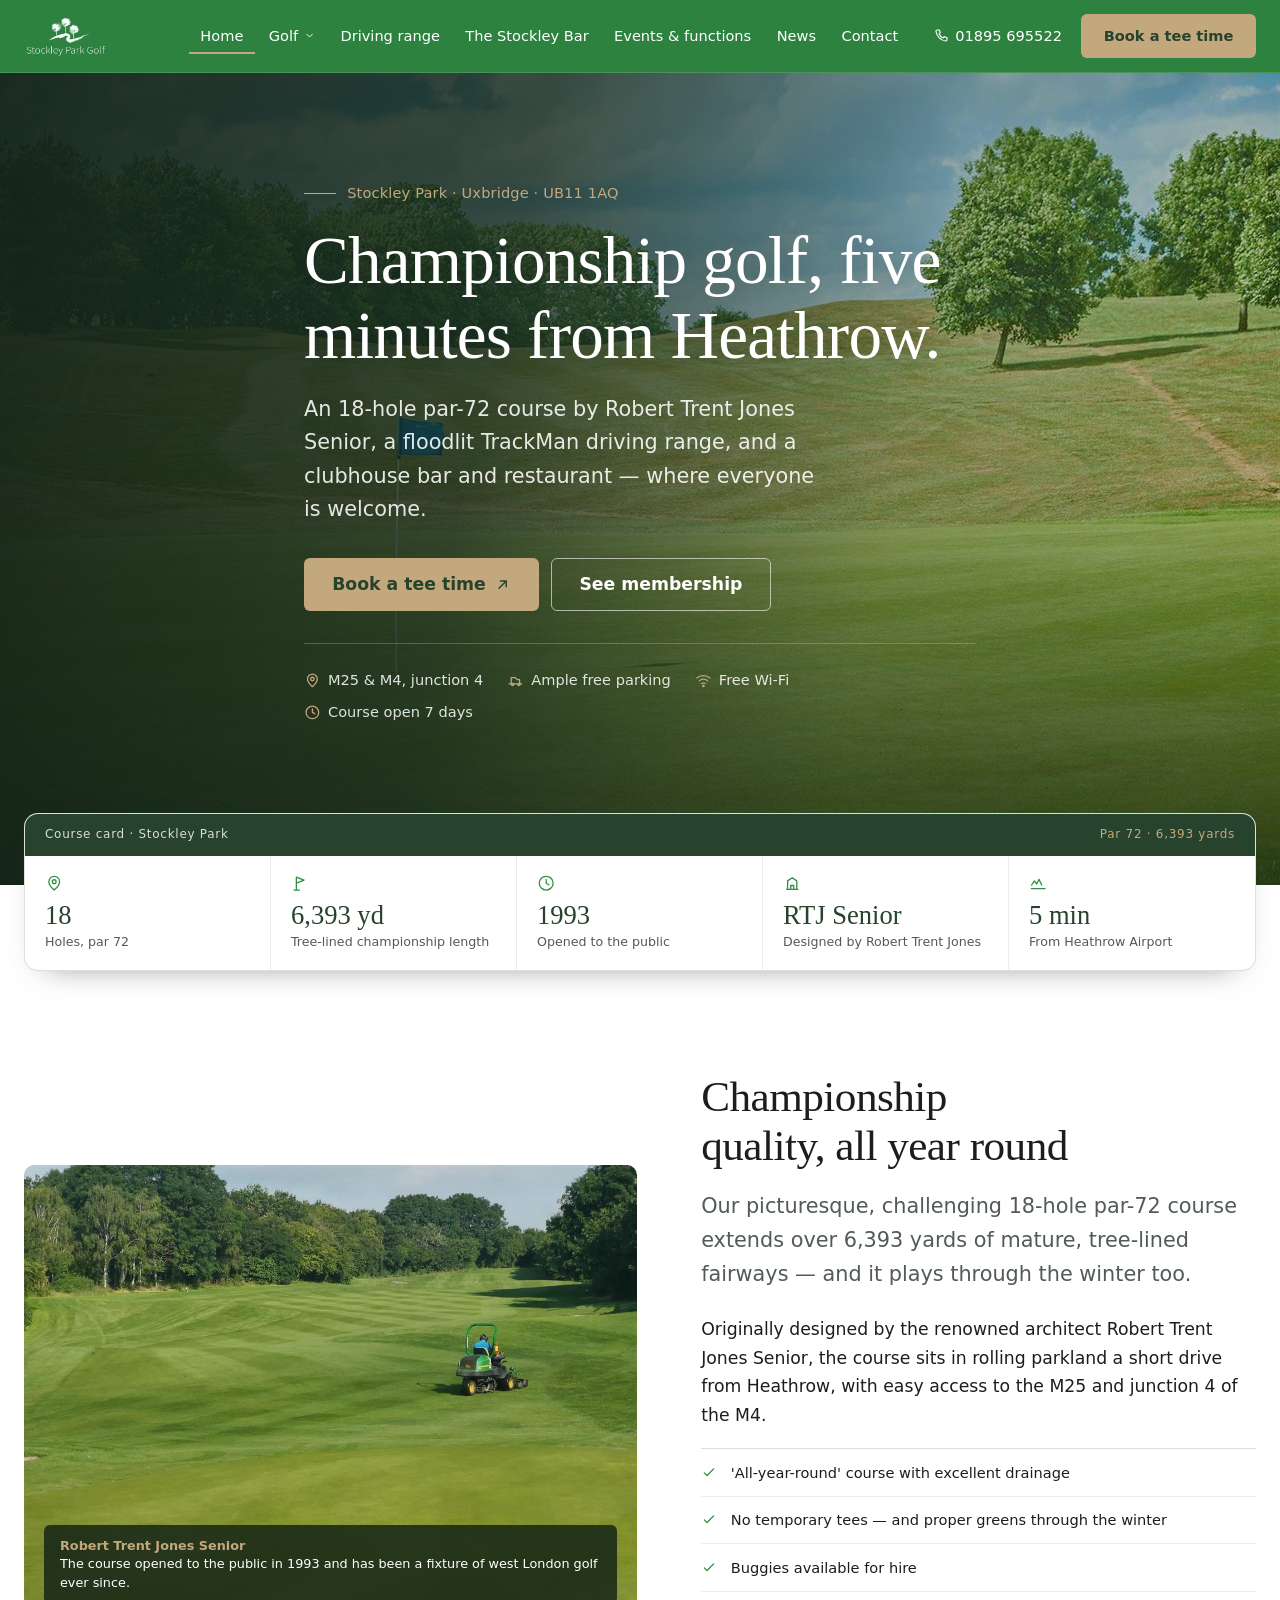
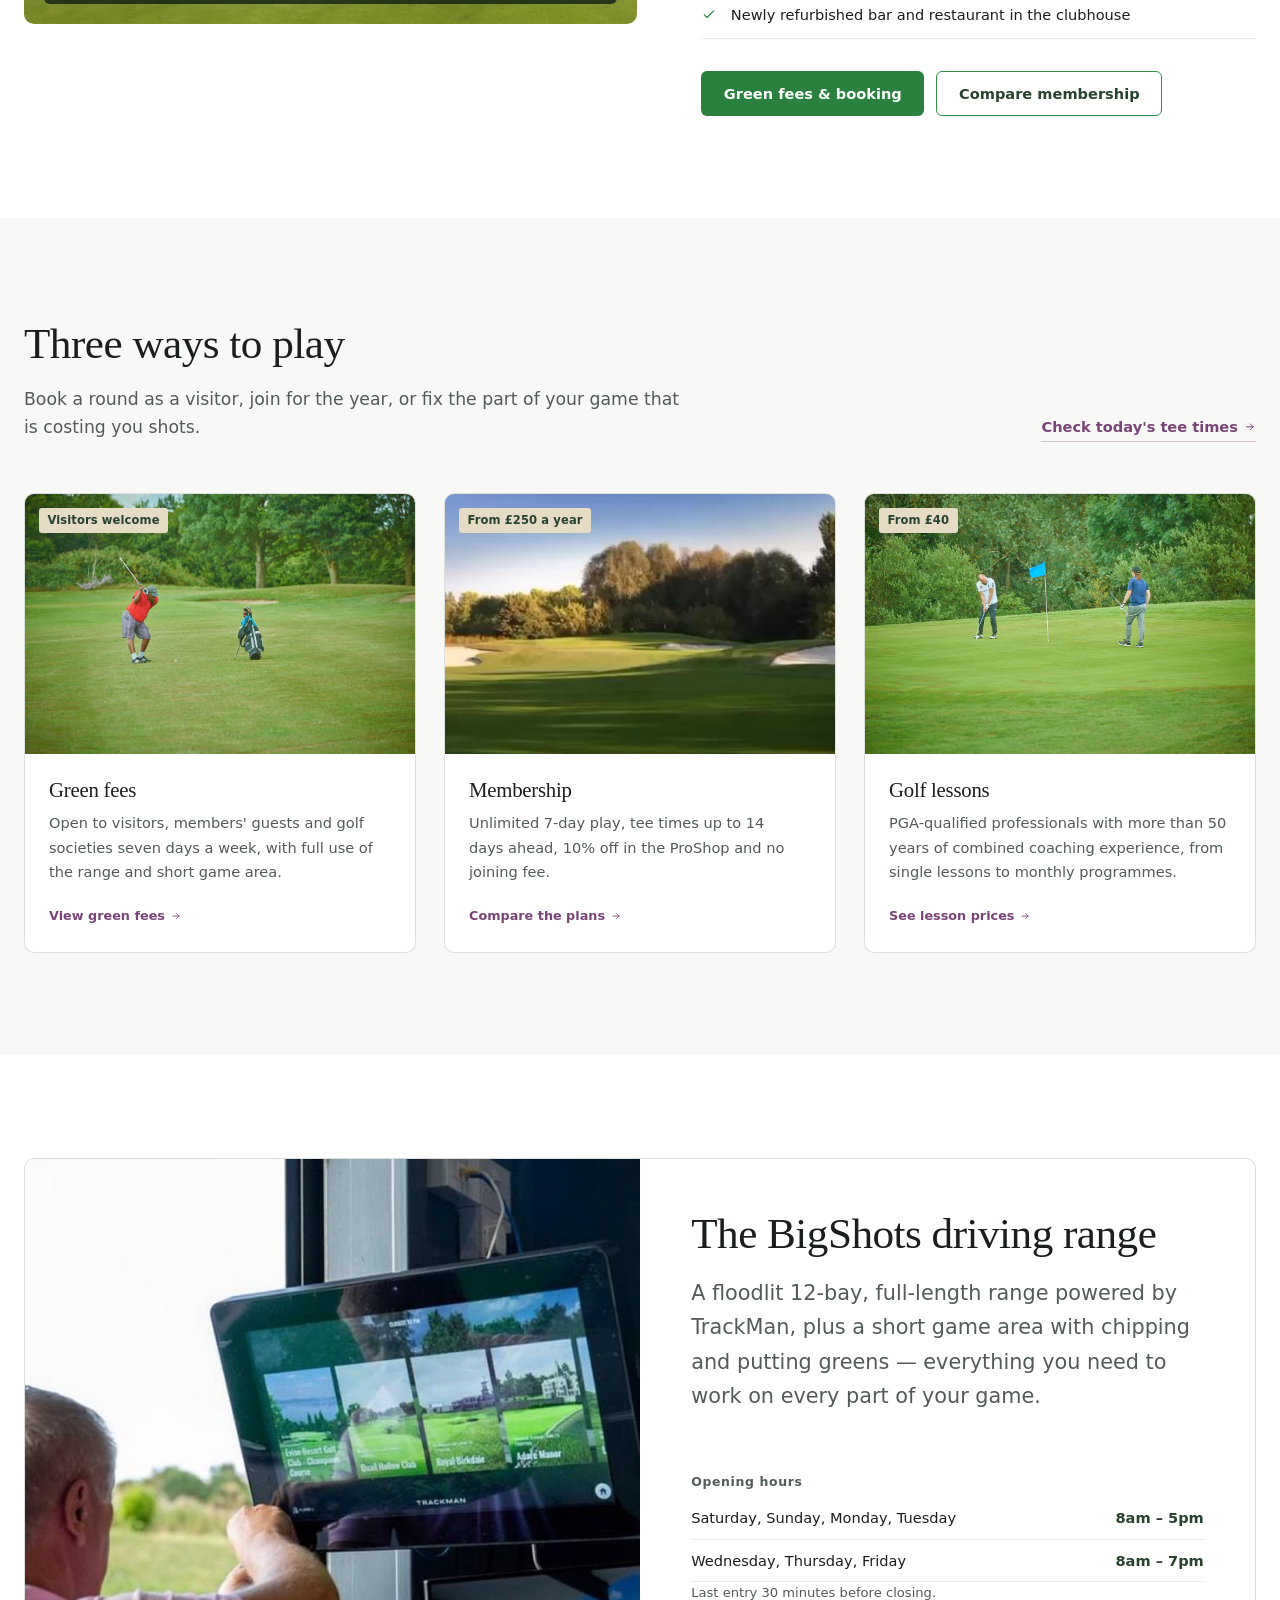
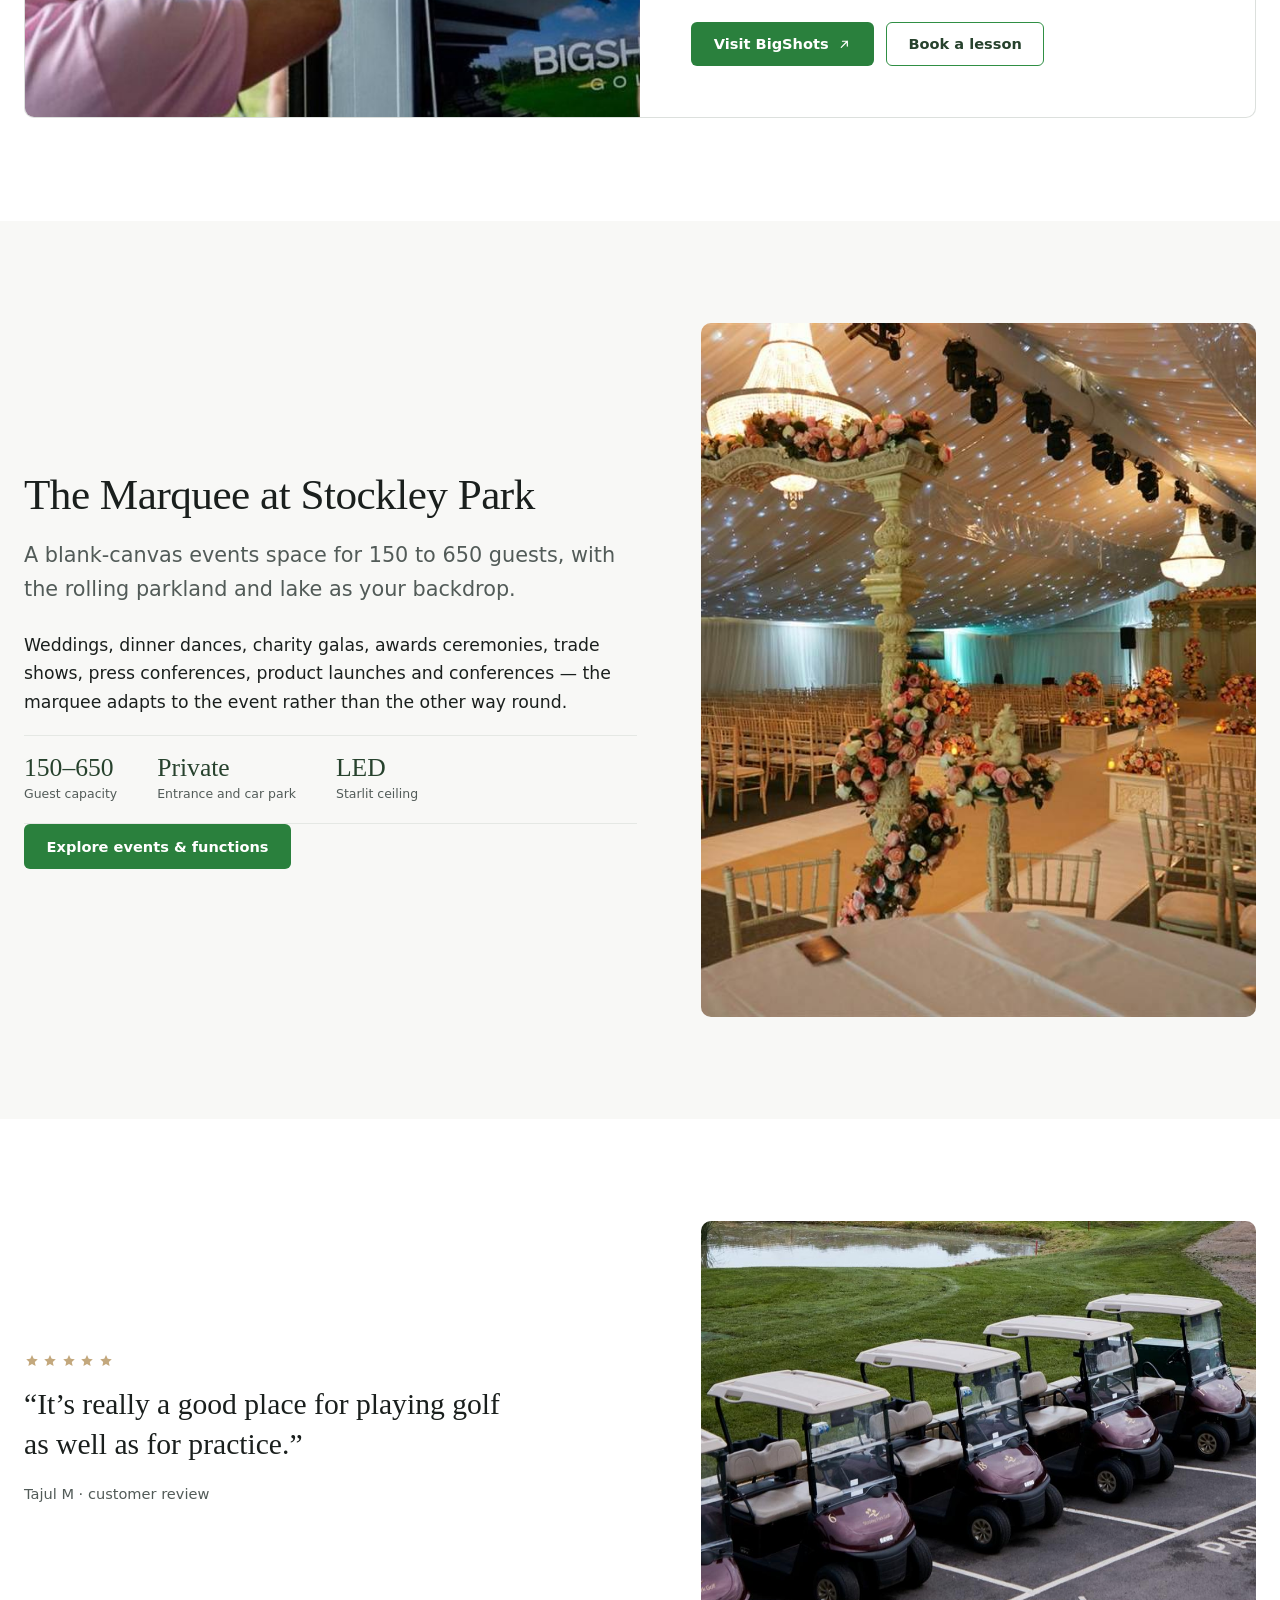
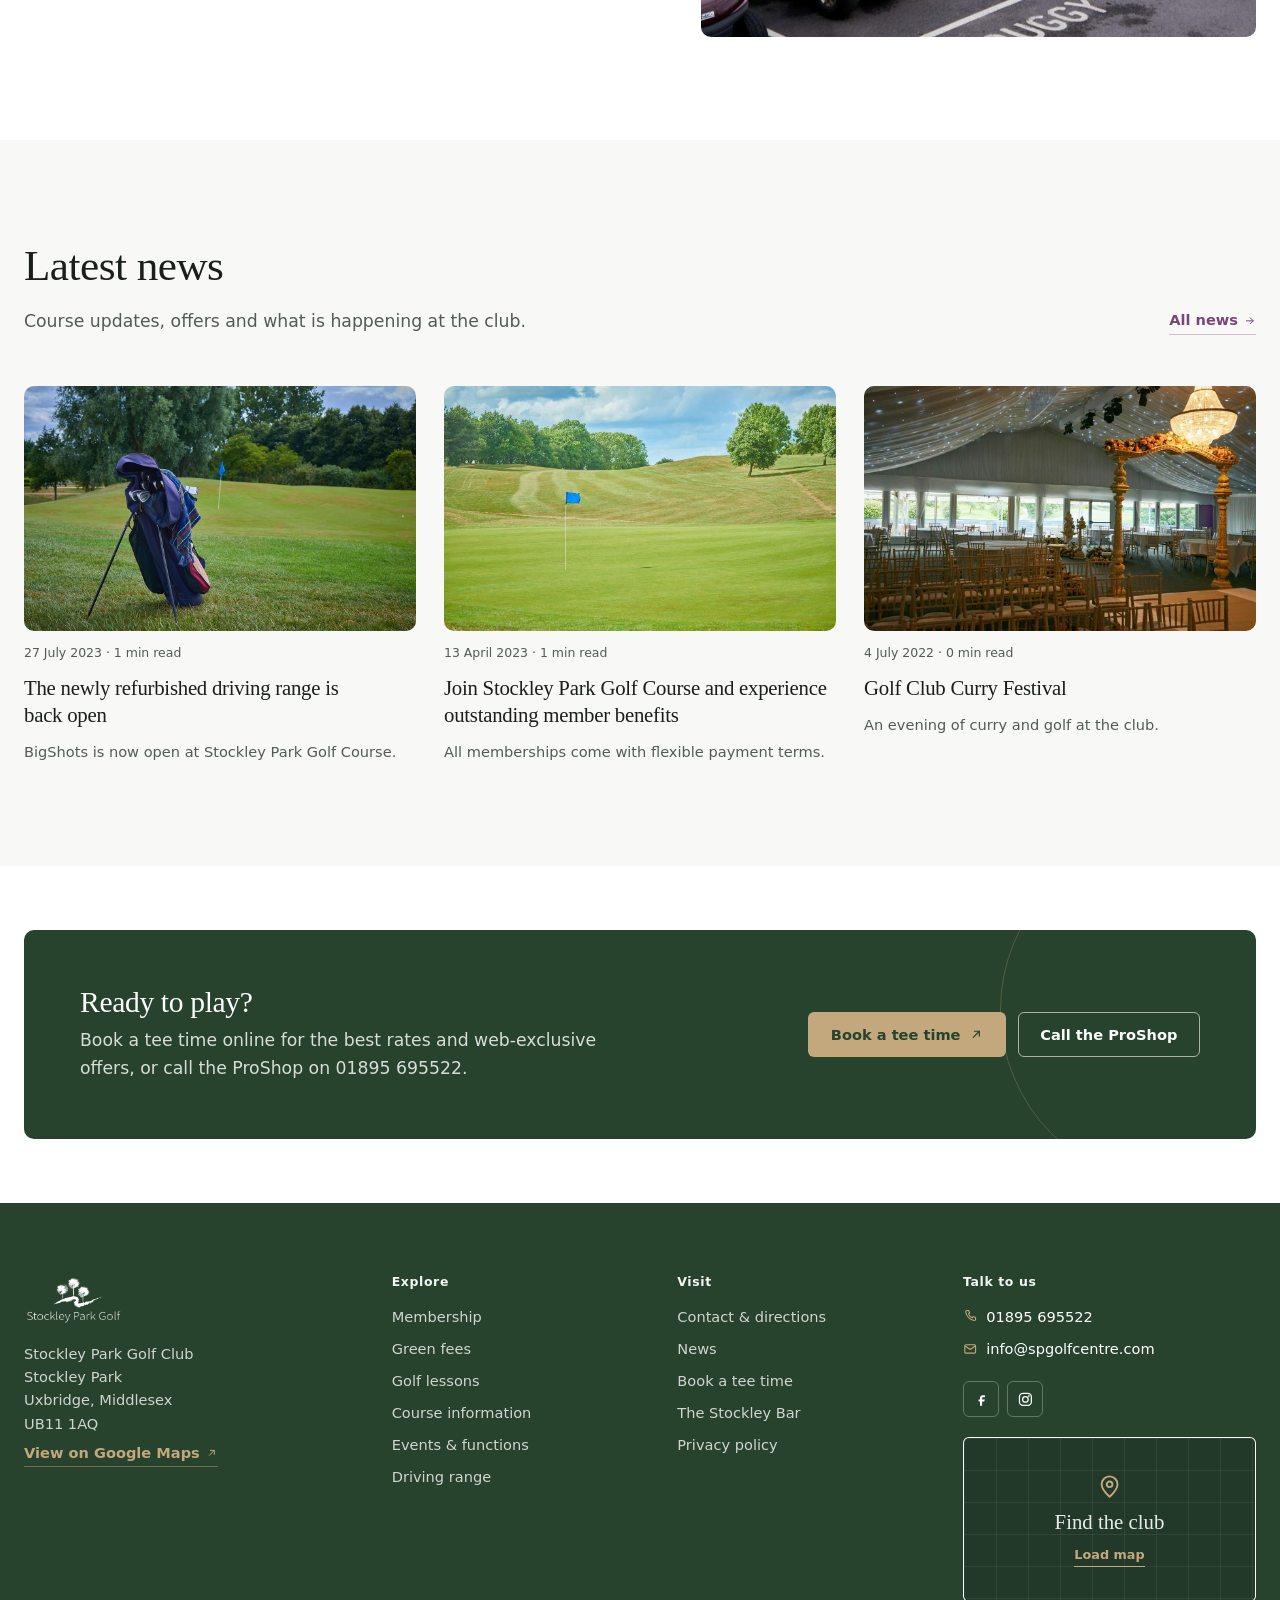
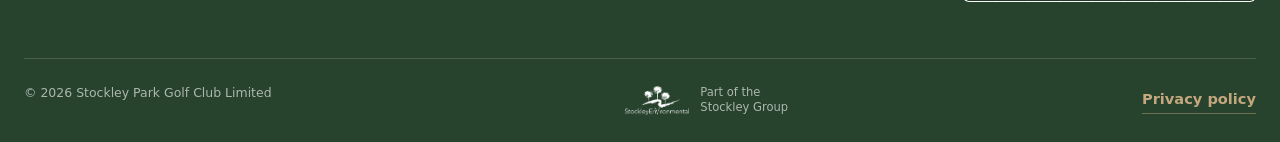
==== commit 29500234: "init" ====
--- a/index.html
+++ b/index.html
@@ -180,7 +180,7 @@
   <section class="section" id="course" aria-labelledby="course-title">
     <div class="wrap split">
       <div class="split__media">
-        <img src="assets/images/course-fairway.jpg" alt="A fairway and green at Stockley Park with trees lining the hole" width="1600" height="1200" loading="lazy" decoding="async">
+        <img src="assets/images/course-fairway.jpg" alt="A fairway and green at Stockley Park with trees lining the hole" width="1100" height="825" loading="lazy" decoding="async">
         <p class="split__caption">
           <strong>Robert Trent Jones Senior</strong>
           The course opened to the public in 1993 and has been a fixture of west London golf ever since.
@@ -231,7 +231,7 @@
       <div class="card-grid">
         <a class="card" href="green-fees.html">
           <div class="card__media">
-            <img src="assets/images/course-golfer-swing.jpg" alt="A golfer in a red shirt playing a shot from the fairway" width="1600" height="1068" loading="lazy" decoding="async">
+            <img src="assets/images/course-golfer-swing.jpg" alt="A golfer in a red shirt playing a shot from the fairway" width="1000" height="668" loading="lazy" decoding="async">
             <span class="tag">Visitors welcome</span>
           </div>
           <div class="card__body">
@@ -259,7 +259,7 @@
 
         <a class="card" href="golf-lessons.html">
           <div class="card__media">
-            <img src="assets/images/golf-lessons-putting.jpg" alt="A coach watching a golfer putt on the practice green" width="1600" height="1068" loading="lazy" decoding="async">
+            <img src="assets/images/golf-lessons-putting.jpg" alt="A coach watching a golfer putt on the practice green" width="1200" height="801" loading="lazy" decoding="async">
             <span class="tag">From £40</span>
           </div>
           <div class="card__body">
@@ -284,7 +284,7 @@
           <h2 id="practice-title">The BigShots driving range</h2>
           <p class="lede">A floodlit 12-bay, full-length range powered by TrackMan, plus a short game area with chipping and putting greens &mdash; everything you need to work on every part of your game.</p>
           <div>
-            <h4>Opening hours</h4>
+            <h3 class="subhead">Opening hours</h3>
             <ul class="hours">
               <li><span>Saturday, Sunday, Monday, Tuesday</span><span>8am &ndash; 5pm</span></li>
               <li><span>Wednesday, Thursday, Friday</span><span>8am &ndash; 7pm</span></li>
@@ -306,7 +306,7 @@
   <section class="section section--alt" aria-labelledby="events-title">
     <div class="wrap split split--reverse">
       <div class="split__media split__media--tall">
-        <img src="assets/images/marquee-wedding.jpg" alt="Wedding ceremony seating inside the marquee, lit by chandeliers and a starlit ceiling" width="1600" height="1067" loading="lazy" decoding="async">
+        <img src="assets/images/marquee-wedding.jpg" alt="Wedding ceremony seating inside the marquee, lit by chandeliers and a starlit ceiling" width="1200" height="800" loading="lazy" decoding="async">
       </div>
       <div class="split__body">
         <h2 id="events-title">The Marquee at Stockley Park</h2>
@@ -338,7 +338,7 @@
       <div class="split__body">
         <h2 id="reviews-title" class="visually-hidden">What visitors say</h2>
         <figure class="quote">
-          <div class="stars" aria-label="Rated 5 out of 5">
+          <div class="stars" role="img" aria-label="Rated 5 out of 5">
             <svg viewBox="0 0 24 24" fill="currentColor" aria-hidden="true"><path d="M12 3l2.6 5.6 6.1.8-4.5 4.2 1.2 6-5.4-3-5.4 3 1.2-6L3.3 9.4l6.1-.8L12 3z"/></svg>
             <svg viewBox="0 0 24 24" fill="currentColor" aria-hidden="true"><path d="M12 3l2.6 5.6 6.1.8-4.5 4.2 1.2 6-5.4-3-5.4 3 1.2-6L3.3 9.4l6.1-.8L12 3z"/></svg>
             <svg viewBox="0 0 24 24" fill="currentColor" aria-hidden="true"><path d="M12 3l2.6 5.6 6.1.8-4.5 4.2 1.2 6-5.4-3-5.4 3 1.2-6L3.3 9.4l6.1-.8L12 3z"/></svg>
@@ -376,14 +376,14 @@
         </a>
 
         <a class="news-item" href="post-membership-offer.html">
-          <img src="assets/images/course-putting-green.jpg" alt="The green and fairway at Stockley Park under a blue sky" width="1600" height="1068" loading="lazy" decoding="async">
+          <img src="assets/images/course-putting-green.jpg" alt="The green and fairway at Stockley Park under a blue sky" width="1200" height="801" loading="lazy" decoding="async">
           <p class="news-meta"><time datetime="2023-04-13">13 April 2023</time> &middot; 1 min read</p>
           <h3>Join Stockley Park Golf Course and experience outstanding member benefits</h3>
           <p>All memberships come with flexible payment terms.</p>
         </a>
 
         <a class="news-item" href="post-curry-festival.html">
-          <img src="assets/images/marquee-gala.jpg" alt="A dressed dining room inside the marquee at Stockley Park" width="1600" height="1067" loading="lazy" decoding="async">
+          <img src="assets/images/marquee-gala.jpg" alt="A dressed dining room inside the marquee at Stockley Park" width="1100" height="734" loading="lazy" decoding="async">
           <p class="news-meta"><time datetime="2022-07-04">4 July 2022</time> &middot; 0 min read</p>
           <h3>Golf Club Curry Festival</h3>
           <p>An evening of curry and golf at the club.</p>
--- a/css/styles.css
+++ b/css/styles.css
@@ -263,7 +263,7 @@
   position: sticky;
   top: 0;
   z-index: 100;
-  background: rgba(42, 128, 61, 0.97);
+  background: rgba(42, 128, 61, 0.985);
   -webkit-backdrop-filter: saturate(1.4) blur(10px);
   backdrop-filter: saturate(1.4) blur(10px);
   border-bottom: 1px solid rgba(255, 255, 255, 0.14);
@@ -333,7 +333,7 @@
   border: 0;
   border-radius: var(--radius-sm);
   background: transparent;
-  color: rgba(255, 255, 255, 0.94);
+  color: #fff;
   font: inherit;
   font-size: var(--step--1);
   font-weight: 500;
@@ -482,7 +482,7 @@
 }
 
 .btn:hover {
-  background: var(--color-primary);
+  background: #256f37;
   transform: translateY(-2px);
   box-shadow: var(--lift-hover);
 }
@@ -533,8 +533,8 @@
 }
 
 .btn--outline:hover {
-  background: var(--color-primary);
-  border-color: var(--color-primary);
+  background: var(--color-primary-deep);
+  border-color: var(--color-primary-deep);
   color: #fff;
 }
 
@@ -552,6 +552,15 @@
   flex-wrap: wrap;
   gap: 0.75rem;
   align-items: center;
+}
+
+.subhead {
+  font-family: var(--font-sans);
+  font-size: 0.78rem;
+  font-weight: 600;
+  letter-spacing: 0.05em;
+  color: var(--color-muted);
+  margin: 1.25rem 0 0.5rem;
 }
 
 /* Inline text link */
@@ -571,6 +580,16 @@
 .link-arrow:hover {
   border-color: var(--color-plum);
   color: var(--color-primary-ink);
+}
+
+.site-footer .link-arrow {
+  color: var(--color-accent);
+  border-bottom-color: rgba(195, 168, 125, 0.45);
+}
+
+.site-footer .link-arrow:hover {
+  color: #fff;
+  border-bottom-color: #fff;
 }
 
 .link-arrow svg {
@@ -773,6 +792,14 @@
 
 .split--reverse .split__media {
   order: 2;
+}
+
+.split--start {
+  align-items: start;
+}
+
+.split--start .split__media img {
+  aspect-ratio: 3 / 4;
 }
 
 .split__media {
